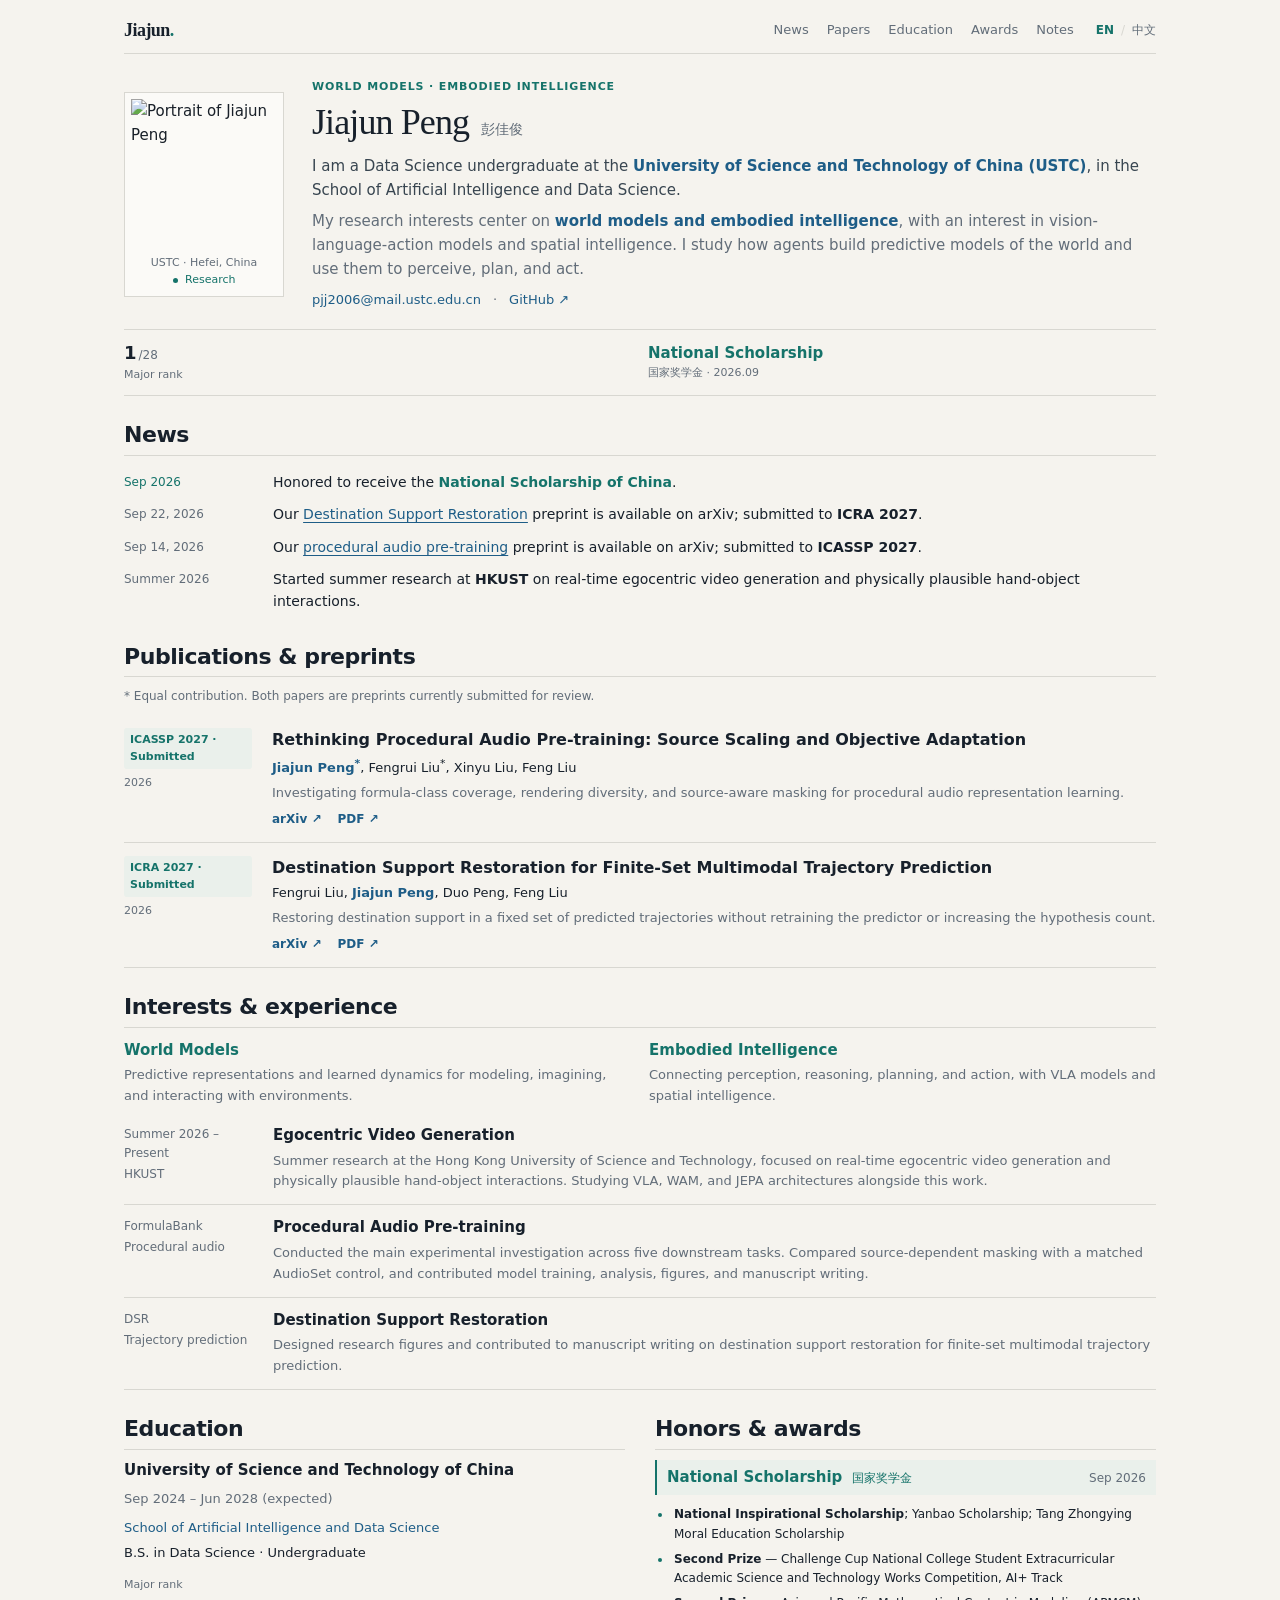
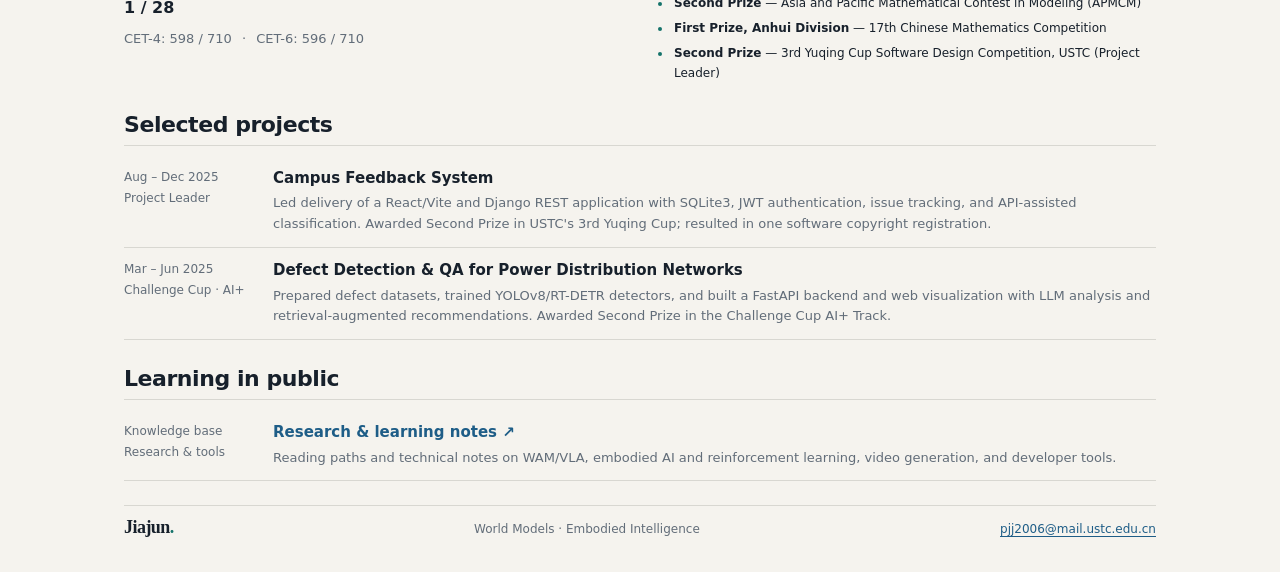
==== index.html @ 98ea247a "Date National Scholarship and display academic rank only" ====
<!doctype html>
<html lang="en">
<head>
  <meta charset="utf-8">
  <meta name="viewport" content="width=device-width, initial-scale=1">
  <meta name="description" content="Jiajun Peng, Data Science undergraduate at USTC. World models, embodied intelligence, publications, education and notes.">
  <title>Jiajun Peng — Research Homepage</title>
  <link rel="stylesheet" href="homepage.css">
  <link rel="alternate" hreflang="en" href="https://kevinjustin-love.github.io/">
  <link rel="alternate" hreflang="zh-CN" href="https://kevinjustin-love.github.io/index-zh.html">
</head>
<body id="top">
<a class="skip-link" href="#about">Skip to content</a>
<main>
  <header class="site-header">
    <a class="wordmark" href="#top" aria-label="Jiajun Peng home">Jiajun<span>.</span></a>
    <nav aria-label="Primary navigation"><a href="#news">News</a><a href="#publications">Papers</a><a href="#education">Education</a><a href="#awards">Awards</a><a href="notes.html">Notes</a></nav>
    <div class="language-switch" aria-label="Language"><a href="index.html" lang="en" aria-current="page">EN</a><span aria-hidden="true">/</span><a href="index-zh.html" lang="zh-CN" hreflang="zh-CN">中文</a></div>
  </header>
  <section class="hero" id="about" aria-labelledby="name">
    <div class="hero-copy"><p class="eyebrow">World Models · Embodied Intelligence</p><h1 id="name">Jiajun Peng</h1><p class="native-name" lang="zh-CN">彭佳俊</p>
      <p class="hero-bio">I am a Data Science undergraduate at the <a href="https://www.ustc.edu.cn/">University of Science and Technology of China (USTC)</a>, in the School of Artificial Intelligence and Data Science.</p>
      <p class="hero-intro">My research interests center on <strong>world models and embodied intelligence</strong>, with an interest in vision-language-action models and spatial intelligence. I study how agents build predictive models of the world and use them to perceive, plan, and act.</p>
      <div class="contact-links"><a href="mailto:pjj2006@mail.ustc.edu.cn">pjj2006@mail.ustc.edu.cn</a><span aria-hidden="true">·</span><a href="https://github.com/KevinJustin-love">GitHub ↗</a></div>
    </div>
    <figure class="portrait-card"><div class="portrait-backdrop" aria-hidden="true"></div><img src="https://avatars.githubusercontent.com/u/189534938?v=4" alt="Portrait of Jiajun Peng" referrerpolicy="no-referrer" width="286" height="238"><figcaption><span>USTC · Hefei, China</span><span class="status"><i aria-hidden="true"></i> Research</span></figcaption></figure>
  </section>
  <div class="highlights" aria-label="Academic highlights"><div><span class="highlight-value">1<span>/28</span></span><span class="highlight-label">Major rank</span></div><div><span class="highlight-value award-value">National Scholarship</span><span class="highlight-label" lang="zh-CN">国家奖学金 · 2026.09</span></div></div>

  <section id="news" aria-labelledby="news-title"><div class="section-heading"><h2 id="news-title">News</h2></div>
    <ul class="news-list">
      <li class="news-honor"><time class="news-date" datetime="2026-09">Sep 2026</time><p>Honored to receive the <strong>National Scholarship of China</strong>.</p></li>
      <li><time class="news-date" datetime="2026-09-22">Sep 22, 2026</time><p>Our <a href="https://arxiv.org/abs/2609.25942">Destination Support Restoration</a> preprint is available on arXiv; submitted to <strong>ICRA 2027</strong>.</p></li>
      <li><time class="news-date" datetime="2026-09-14">Sep 14, 2026</time><p>Our <a href="https://arxiv.org/abs/2609.15067">procedural audio pre-training</a> preprint is available on arXiv; submitted to <strong>ICASSP 2027</strong>.</p></li>
      <li><span class="news-date">Summer 2026</span><p>Started summer research at <strong>HKUST</strong> on real-time egocentric video generation and physically plausible hand-object interactions.</p></li>
    </ul>
  </section>
  <section id="publications" aria-labelledby="papers-title"><div class="section-heading"><h2 id="papers-title">Publications &amp; preprints</h2></div><p class="section-note">* Equal contribution. Both papers are preprints currently submitted for review.</p>
    <div class="paper-list">
      <article class="paper-card"><div class="paper-meta"><span class="tag">ICASSP 2027 · Submitted</span><span>2026</span></div><div class="paper-body"><h3><a href="https://arxiv.org/abs/2609.15067">Rethinking Procedural Audio Pre-training: Source Scaling and Objective Adaptation</a></h3><p class="authors"><strong>Jiajun Peng<sup>*</sup></strong>, Fengrui Liu<sup>*</sup>, Xinyu Liu, Feng Liu</p><p class="paper-summary">Investigating formula-class coverage, rendering diversity, and source-aware masking for procedural audio representation learning.</p><div class="paper-links"><a href="https://arxiv.org/abs/2609.15067">arXiv ↗</a><a href="https://arxiv.org/pdf/2609.15067">PDF ↗</a></div></div></article>
      <article class="paper-card"><div class="paper-meta"><span class="tag">ICRA 2027 · Submitted</span><span>2026</span></div><div class="paper-body"><h3><a href="https://arxiv.org/abs/2609.25942">Destination Support Restoration for Finite-Set Multimodal Trajectory Prediction</a></h3><p class="authors">Fengrui Liu, <strong>Jiajun Peng</strong>, Duo Peng, Feng Liu</p><p class="paper-summary">Restoring destination support in a fixed set of predicted trajectories without retraining the predictor or increasing the hypothesis count.</p><div class="paper-links"><a href="https://arxiv.org/abs/2609.25942">arXiv ↗</a><a href="https://arxiv.org/pdf/2609.25942">PDF ↗</a></div></div></article>
    </div>
  </section>
  <section id="research" aria-labelledby="research-title"><div class="section-heading"><h2 id="research-title">Interests &amp; experience</h2></div>
    <div class="interest-grid"><article class="interest-card"><span class="interest-index">01</span><h3>World Models</h3><p>Predictive representations and learned dynamics for modeling, imagining, and interacting with environments.</p></article><article class="interest-card"><span class="interest-index">02</span><h3>Embodied Intelligence</h3><p>Connecting perception, reasoning, planning, and action, with VLA models and spatial intelligence.</p></article></div>
    <div class="experience-list">
      <article class="detail-row"><div class="work-meta"><span>Summer 2026 – Present</span><span>HKUST</span></div><div><h3>Egocentric Video Generation</h3><p>Summer research at the Hong Kong University of Science and Technology, focused on real-time egocentric video generation and physically plausible hand-object interactions. Studying VLA, WAM, and JEPA architectures alongside this work.</p></div></article>
      <article class="detail-row"><div class="work-meta"><span>FormulaBank</span><span>Procedural audio</span></div><div><h3>Procedural Audio Pre-training</h3><p>Conducted the main experimental investigation across five downstream tasks. Compared source-dependent masking with a matched AudioSet control, and contributed model training, analysis, figures, and manuscript writing.</p></div></article>
      <article class="detail-row"><div class="work-meta"><span>DSR</span><span>Trajectory prediction</span></div><div><h3>Destination Support Restoration</h3><p>Designed research figures and contributed to manuscript writing on destination support restoration for finite-set multimodal trajectory prediction.</p></div></article>
    </div>
  </section>
  <div class="credentials-grid">
  <section id="education" aria-labelledby="education-title"><div class="section-heading"><h2 id="education-title">Education</h2></div>
    <article class="education-card"><div class="entry-heading"><h3>University of Science and Technology of China</h3><p>Sep 2024 – Jun 2028 (expected)</p></div><p class="education-school">School of Artificial Intelligence and Data Science</p><p>B.S. in Data Science · Undergraduate</p><dl class="education-metrics"><div><dt>Major rank</dt><dd>1 / 28</dd></div></dl><p class="language-scores">CET-4: 598 / 710 <span aria-hidden="true">·</span> CET-6: 596 / 710</p></article>
  </section>
  <section id="awards" aria-labelledby="awards-title"><div class="section-heading"><h2 id="awards-title">Honors &amp; awards</h2></div>
    <div class="award-feature"><span class="eyebrow">Scholarship</span><h3>National Scholarship</h3><p lang="zh-CN">国家奖学金</p><time datetime="2026-09">Sep 2026</time></div>
    <ul class="award-list"><li><strong>National Inspirational Scholarship</strong>; Yanbao Scholarship; Tang Zhongying Moral Education Scholarship</li><li><strong>Second Prize</strong> — Challenge Cup National College Student Extracurricular Academic Science and Technology Works Competition, AI+ Track</li><li><strong>Second Prize</strong> — Asia and Pacific Mathematical Contest in Modeling (APMCM)</li><li><strong>First Prize, Anhui Division</strong> — 17th Chinese Mathematics Competition</li><li><strong>Second Prize</strong> — 3rd Yuqing Cup Software Design Competition, USTC (Project Leader)</li></ul>
  </section>
  </div>
  <section id="projects" aria-labelledby="projects-title"><div class="section-heading"><h2 id="projects-title">Selected projects</h2></div>
    <article class="detail-row"><div class="work-meta"><span>Aug – Dec 2025</span><span>Project Leader</span></div><div><h3>Campus Feedback System</h3><p>Led delivery of a React/Vite and Django REST application with SQLite3, JWT authentication, issue tracking, and API-assisted classification. Awarded Second Prize in USTC's 3rd Yuqing Cup; resulted in one software copyright registration.</p></div></article>
    <article class="detail-row"><div class="work-meta"><span>Mar – Jun 2025</span><span>Challenge Cup · AI+</span></div><div><h3>Defect Detection &amp; QA for Power Distribution Networks</h3><p>Prepared defect datasets, trained YOLOv8/RT-DETR detectors, and built a FastAPI backend and web visualization with LLM analysis and retrieval-augmented recommendations. Awarded Second Prize in the Challenge Cup AI+ Track.</p></div></article>
  </section>
  <section id="notes" aria-labelledby="notes-title"><div class="section-heading"><h2 id="notes-title">Learning in public</h2></div><a class="detail-row notes-link" href="notes.html"><div class="work-meta"><span>Knowledge base</span><span>Research &amp; tools</span></div><div><h3>Research &amp; learning notes ↗</h3><p>Reading paths and technical notes on WAM/VLA, embodied AI and reinforcement learning, video generation, and developer tools.</p></div></a></section>
  <footer><a class="footer-wordmark" href="#top">Jiajun<span>.</span></a><p>World Models · Embodied Intelligence</p><a href="mailto:pjj2006@mail.ustc.edu.cn">pjj2006@mail.ustc.edu.cn</a></footer>
</main>
</body>
</html>
---- homepage.css ----
:root { --paper:#f5f3ee; --ink:#17202b; --muted:#626d79; --blue:#1e5d87; --teal:#15736a; --line:#d8d7d1; --card:#fbfaf7; }
* { box-sizing:border-box; }
html { scroll-behavior:smooth; }
body { margin:0; background:var(--paper); color:var(--ink); font:15px/1.6 Inter,ui-sans-serif,system-ui,-apple-system,"Segoe UI",sans-serif; }
main { max-width:1080px; margin:auto; padding:20px 24px 32px; }
a { color:var(--blue); text-underline-offset:3px; }
a:hover { color:var(--teal); }
a:focus-visible { outline:2px solid var(--teal); outline-offset:4px; }
.skip-link { position:absolute; top:-80px; left:20px; padding:8px 14px; background:var(--card); z-index:2; }
.skip-link:focus { top:10px; }
.site-header { display:flex; align-items:center; gap:22px; padding-bottom:12px; border-bottom:1px solid var(--line); }
.wordmark,.footer-wordmark { color:var(--ink); font:700 18px/1 Georgia,serif; text-decoration:none; letter-spacing:-.03em; }
.wordmark span,.footer-wordmark span { color:var(--teal); }
nav { display:flex; justify-content:flex-end; flex-wrap:wrap; gap:8px 18px; margin-left:auto; }
nav a { color:var(--muted); font-size:13px; text-decoration:none; }
.language-switch { display:flex; gap:7px; white-space:nowrap; font-size:12px; }
.language-switch a { text-decoration:none; color:var(--muted); }
.language-switch a[aria-current] { color:var(--teal); font-weight:700; }
.language-switch span { color:var(--line); }
.hero { display:grid; grid-template-columns:160px minmax(0,1fr); gap:28px; align-items:center; padding:24px 0 18px; }
.hero-copy { grid-area:1 / 2; }
.eyebrow { margin:0 0 5px; color:var(--teal); font-size:11px; font-weight:700; letter-spacing:.08em; text-transform:uppercase; }
h1 { display:inline; margin:0; font:400 36px/1.25 Georgia,"Times New Roman","Songti SC",SimSun,serif; letter-spacing:-.025em; }
.native-name { display:inline; margin:0 0 0 12px; color:var(--muted); font-size:14px; }
.hero-bio { margin:9px 0 0; color:#384550; }
.hero-bio a { text-decoration:none; font-weight:600; }
.hero-intro { margin:7px 0 0; color:var(--muted); }
.hero-intro strong { color:var(--blue); }
.contact-links { display:flex; flex-wrap:wrap; gap:4px 12px; margin-top:9px; font-size:13px; overflow-wrap:anywhere; }
.contact-links a { text-decoration:none; }
.contact-links span { color:var(--muted); }
.portrait-card { grid-area:1 / 1; margin:0; padding:6px; background:var(--card); border:1px solid var(--line); }
.portrait-backdrop { display:none; }
.portrait-card img { display:block; width:100%; height:148px; object-fit:cover; object-position:center top; filter:saturate(.8); }
figcaption { padding:7px 2px 1px; color:var(--muted); font-size:11px; text-align:center; }
figcaption>span { display:block; }
.status { color:var(--teal); }
.status i { display:inline-block; width:5px; height:5px; margin-right:4px; border-radius:50%; background:var(--teal); }
.highlights { display:grid; grid-template-columns:repeat(2,minmax(0,1fr)); border-block:1px solid var(--line); padding:11px 0; gap:16px; }
.highlights>div { display:flex; flex-direction:column; justify-content:center; gap:1px; }
.highlight-value { font-size:18px; font-weight:600; line-height:1.35; }
.highlight-value>span { color:var(--muted); font-size:12px; margin-left:2px; font-weight:400; }
.highlight-label { color:var(--muted); font-size:11px; }
.award-value { color:var(--teal); font-size:15px; }
section:not(.hero) { padding-top:24px; scroll-margin-top:16px; }
.section-heading { border-bottom:1px solid var(--line); margin-bottom:10px; padding-bottom:5px; }
h2 { margin:0; font-size:22px; line-height:1.35; font-weight:600; letter-spacing:-.02em; }
h3 { margin:0 0 4px; font-size:15px; line-height:1.45; font-weight:600; }
.section-note { margin:0 0 8px; color:var(--muted); font-size:12px; }
.news-list { margin:0; padding:0; list-style:none; }
.news-list li { display:grid; grid-template-columns:135px minmax(0,1fr); gap:14px; padding:5px 0; }
.news-date { color:var(--muted); font-size:12px; padding-top:2px; }
.news-list p { margin:0; font-size:14px; }
.news-honor strong,.news-honor .news-date { color:var(--teal); }
.paper-card { display:grid; grid-template-columns:128px minmax(0,1fr); gap:20px; padding:13px 0; border-bottom:1px solid var(--line); }
.paper-meta { display:flex; flex-direction:column; align-items:flex-start; gap:5px; color:var(--muted); font-size:11px; }
.tag { color:var(--teal); background:#eaf0eb; padding:3px 6px; border-radius:3px; font-weight:600; }
.paper-card h3 { font-size:16px; }
.paper-card h3 a { color:var(--ink); text-decoration:none; }
.paper-card h3 a:hover { color:var(--blue); }
.authors { margin:3px 0; font-size:13px; }
.authors strong { color:var(--blue); }
.paper-summary { margin:4px 0 6px; color:var(--muted); font-size:13px; }
.paper-links { display:flex; gap:16px; font-size:12px; font-weight:600; }
.paper-links a { text-decoration:none; }
.interest-grid { display:grid; grid-template-columns:repeat(2,minmax(0,1fr)); gap:18px; margin:12px 0 6px; }
.interest-card { padding:0; }
.interest-index { display:none; }
.interest-card h3 { color:var(--teal); }
.interest-card p { margin:0; color:var(--muted); font-size:13px; }
.detail-row { display:grid; grid-template-columns:135px minmax(0,1fr); gap:14px; padding:12px 0; border-bottom:1px solid var(--line); }
.work-meta { display:flex; flex-direction:column; gap:2px; color:var(--muted); font-size:12px; }
.detail-row p { margin:0; color:var(--muted); font-size:13px; }
.credentials-grid { display:grid; grid-template-columns:minmax(0,1fr) minmax(0,1fr); gap:30px; }
.education-card { padding:0; }
.entry-heading { display:flex; flex-direction:column; gap:0; }
.entry-heading>p { color:var(--muted); font-size:12px; }
.education-card p { margin:4px 0; font-size:13px; }
.education-school { color:var(--blue); }
.education-metrics { margin:12px 0 8px; }
.education-metrics dt { color:var(--muted); font-size:11px; }
.education-metrics dd { margin:2px 0 0; font-size:16px; font-weight:600; white-space:nowrap; }
.education-card .section-note { font-size:11px; }
.language-scores { color:var(--muted); }
.language-scores span { margin:0 6px; }
.award-feature { display:flex; align-items:baseline; flex-wrap:wrap; gap:4px 10px; padding:7px 10px; border-left:2px solid var(--teal); background:#eaf0eb; }
.award-feature .eyebrow { display:none; }
.award-feature h3 { margin:0; color:var(--teal); font-size:15px; }
.award-feature p { margin:0; color:var(--teal); font-size:12px; }
.award-feature time { margin-left:auto; color:var(--muted); font-size:12px; }
.award-list { margin:7px 0 0; padding-left:17px; font-size:12px; line-height:1.6; }
.award-list li { padding:3px 0 3px 2px; }
.award-list li::marker { color:var(--teal); }
.notes-link { text-decoration:none; }
.notes-link:hover h3 { color:var(--teal); }
footer { display:flex; flex-wrap:wrap; justify-content:space-between; align-items:baseline; gap:8px 16px; margin-top:24px; padding-top:12px; border-top:1px solid var(--line); color:var(--muted); font-size:12px; }
footer p { margin:0; }
footer a { overflow-wrap:anywhere; }
html[lang="zh-CN"] h1 { font-size:34px; letter-spacing:0; }
html[lang="zh-CN"] h2,html[lang="zh-CN"] h3 { letter-spacing:0; }
@media (max-width:800px) { .site-header { flex-wrap:wrap; gap:10px 18px; } nav { order:3; width:100%; justify-content:flex-start; margin:0; } .language-switch { margin-left:auto; } .credentials-grid { grid-template-columns:1fr; gap:0; } .hero { grid-template-columns:130px minmax(0,1fr); gap:22px; } .portrait-card img { height:118px; } }
@media (max-width:600px) { main { padding:16px 18px 28px; } nav { gap:8px 16px; } .hero { position:relative; display:block; padding:22px 0 16px; } .hero-copy>.eyebrow { max-width:calc(100% - 88px); font-size:10px; } h1,html[lang="zh-CN"] h1 { display:block; margin-right:88px; font-size:29px; } .native-name { display:block; margin:3px 0 12px; font-size:12px; } .portrait-card { position:absolute; right:0; top:26px; width:76px; padding:4px; } .portrait-card img { height:66px; } figcaption { display:none; } .highlights { grid-template-columns:repeat(2,minmax(0,1fr)); gap:10px 16px; padding:10px 0; } .highlight-value { font-size:17px; } .award-value { font-size:14px; } .highlight-label { font-size:11px; } h2 { font-size:21px; } .news-list li { grid-template-columns:1fr; gap:1px; padding:6px 0; } .news-date { font-size:12px; } .news-list p { font-size:14px; } .paper-card { grid-template-columns:1fr; gap:5px; } .paper-meta { flex-direction:row; align-items:center; gap:10px; } .detail-row { grid-template-columns:1fr; gap:4px; } .work-meta { flex-direction:row; flex-wrap:wrap; gap:4px 12px; } .interest-grid { grid-template-columns:1fr; gap:10px; } .authors,.paper-summary,.detail-row p,.interest-card p,.education-card p { font-size:14px; } .education-metrics { gap:8px; } .education-metrics dd { font-size:15px; } .award-list { font-size:13px; } footer .footer-wordmark { display:none; } }
@media (prefers-reduced-motion:reduce) { html { scroll-behavior:auto; } }
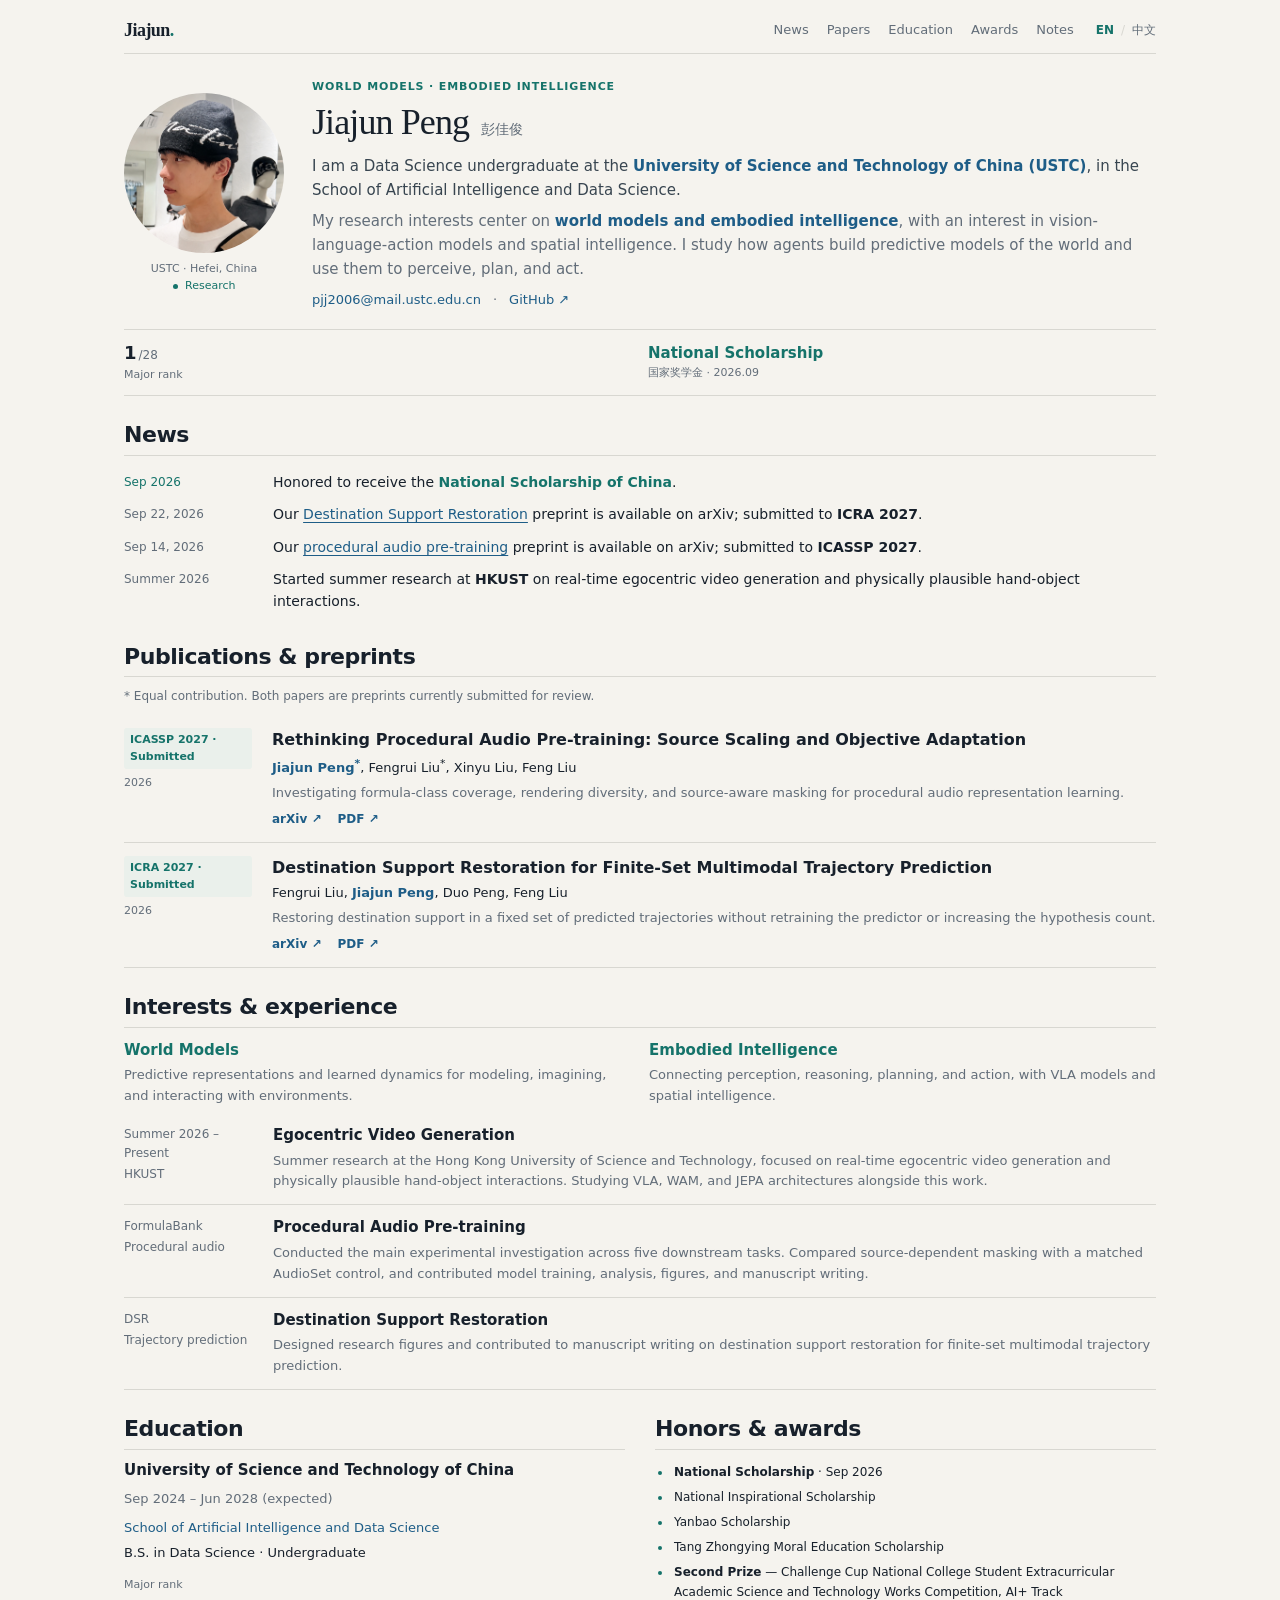
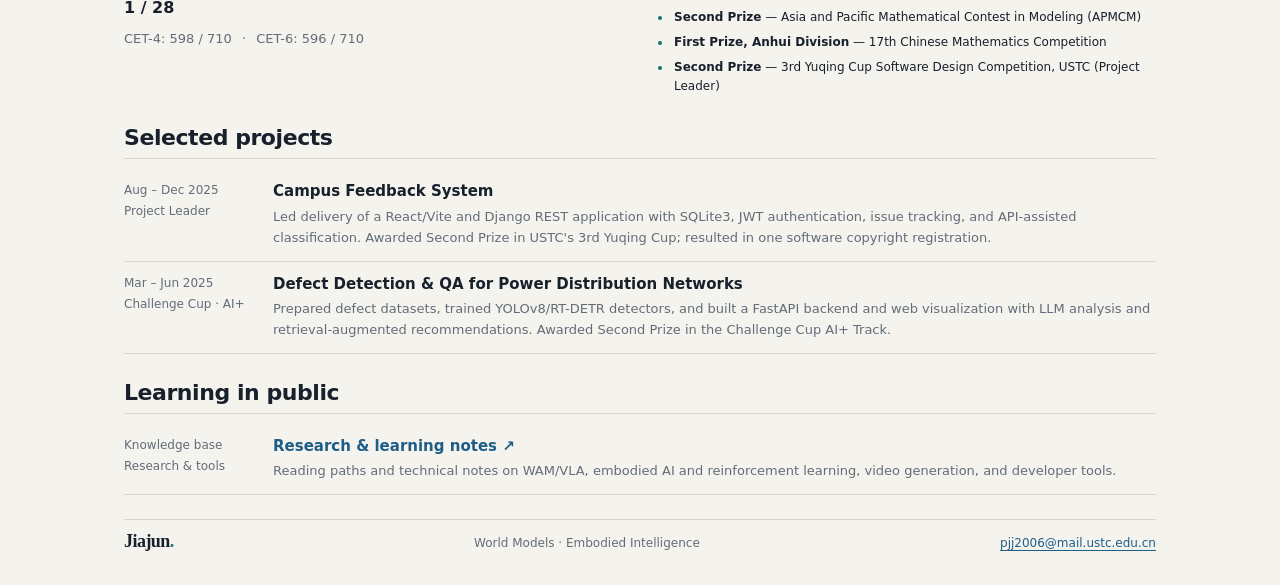
==== commit 8ebbe379: "Use circular personal portrait and separate scholarship entries" ====
--- a/index.html
+++ b/index.html
@@ -23,7 +23,7 @@
       <p class="hero-intro">My research interests center on <strong>world models and embodied intelligence</strong>, with an interest in vision-language-action models and spatial intelligence. I study how agents build predictive models of the world and use them to perceive, plan, and act.</p>
       <div class="contact-links"><a href="mailto:pjj2006@mail.ustc.edu.cn">pjj2006@mail.ustc.edu.cn</a><span aria-hidden="true">·</span><a href="https://github.com/KevinJustin-love">GitHub ↗</a></div>
     </div>
-    <figure class="portrait-card"><div class="portrait-backdrop" aria-hidden="true"></div><img src="https://avatars.githubusercontent.com/u/189534938?v=4" alt="Portrait of Jiajun Peng" referrerpolicy="no-referrer" width="286" height="238"><figcaption><span>USTC · Hefei, China</span><span class="status"><i aria-hidden="true"></i> Research</span></figcaption></figure>
+    <figure class="portrait-card"><div class="portrait-crop"><img src="assets/profile.png" alt="Portrait of Jiajun Peng" width="1086" height="1448"></div><figcaption><span>USTC · Hefei, China</span><span class="status"><i aria-hidden="true"></i> Research</span></figcaption></figure>
   </section>
   <div class="highlights" aria-label="Academic highlights"><div><span class="highlight-value">1<span>/28</span></span><span class="highlight-label">Major rank</span></div><div><span class="highlight-value award-value">National Scholarship</span><span class="highlight-label" lang="zh-CN">国家奖学金 · 2026.09</span></div></div>
 
@@ -54,8 +54,7 @@
     <article class="education-card"><div class="entry-heading"><h3>University of Science and Technology of China</h3><p>Sep 2024 – Jun 2028 (expected)</p></div><p class="education-school">School of Artificial Intelligence and Data Science</p><p>B.S. in Data Science · Undergraduate</p><dl class="education-metrics"><div><dt>Major rank</dt><dd>1 / 28</dd></div></dl><p class="language-scores">CET-4: 598 / 710 <span aria-hidden="true">·</span> CET-6: 596 / 710</p></article>
   </section>
   <section id="awards" aria-labelledby="awards-title"><div class="section-heading"><h2 id="awards-title">Honors &amp; awards</h2></div>
-    <div class="award-feature"><span class="eyebrow">Scholarship</span><h3>National Scholarship</h3><p lang="zh-CN">国家奖学金</p><time datetime="2026-09">Sep 2026</time></div>
-    <ul class="award-list"><li><strong>National Inspirational Scholarship</strong>; Yanbao Scholarship; Tang Zhongying Moral Education Scholarship</li><li><strong>Second Prize</strong> — Challenge Cup National College Student Extracurricular Academic Science and Technology Works Competition, AI+ Track</li><li><strong>Second Prize</strong> — Asia and Pacific Mathematical Contest in Modeling (APMCM)</li><li><strong>First Prize, Anhui Division</strong> — 17th Chinese Mathematics Competition</li><li><strong>Second Prize</strong> — 3rd Yuqing Cup Software Design Competition, USTC (Project Leader)</li></ul>
+    <ul class="award-list"><li><strong>National Scholarship</strong> · <time datetime="2026-09">Sep 2026</time></li><li>National Inspirational Scholarship</li><li>Yanbao Scholarship</li><li>Tang Zhongying Moral Education Scholarship</li><li><strong>Second Prize</strong> — Challenge Cup National College Student Extracurricular Academic Science and Technology Works Competition, AI+ Track</li><li><strong>Second Prize</strong> — Asia and Pacific Mathematical Contest in Modeling (APMCM)</li><li><strong>First Prize, Anhui Division</strong> — 17th Chinese Mathematics Competition</li><li><strong>Second Prize</strong> — 3rd Yuqing Cup Software Design Competition, USTC (Project Leader)</li></ul>
   </section>
   </div>
   <section id="projects" aria-labelledby="projects-title"><div class="section-heading"><h2 id="projects-title">Selected projects</h2></div>
--- a/homepage.css
+++ b/homepage.css
@@ -29,9 +29,9 @@
 .contact-links { display:flex; flex-wrap:wrap; gap:4px 12px; margin-top:9px; font-size:13px; overflow-wrap:anywhere; }
 .contact-links a { text-decoration:none; }
 .contact-links span { color:var(--muted); }
-.portrait-card { grid-area:1 / 1; margin:0; padding:6px; background:var(--card); border:1px solid var(--line); }
-.portrait-backdrop { display:none; }
-.portrait-card img { display:block; width:100%; height:148px; object-fit:cover; object-position:center top; filter:saturate(.8); }
+.portrait-card { grid-area:1 / 1; margin:0; }
+.portrait-crop { width:100%; aspect-ratio:1; border-radius:50%; overflow:hidden; background:var(--card); }
+.portrait-card img { display:block; width:100%; height:100%; object-fit:cover; object-position:center 30%; transform:scale(1.6); transform-origin:80% 19%; }
 figcaption { padding:7px 2px 1px; color:var(--muted); font-size:11px; text-align:center; }
 figcaption>span { display:block; }
 .status { color:var(--teal); }
@@ -83,12 +83,7 @@
 .education-card .section-note { font-size:11px; }
 .language-scores { color:var(--muted); }
 .language-scores span { margin:0 6px; }
-.award-feature { display:flex; align-items:baseline; flex-wrap:wrap; gap:4px 10px; padding:7px 10px; border-left:2px solid var(--teal); background:#eaf0eb; }
-.award-feature .eyebrow { display:none; }
-.award-feature h3 { margin:0; color:var(--teal); font-size:15px; }
-.award-feature p { margin:0; color:var(--teal); font-size:12px; }
-.award-feature time { margin-left:auto; color:var(--muted); font-size:12px; }
-.award-list { margin:7px 0 0; padding-left:17px; font-size:12px; line-height:1.6; }
+.award-list { margin:0; padding-left:17px; font-size:12px; line-height:1.6; }
 .award-list li { padding:3px 0 3px 2px; }
 .award-list li::marker { color:var(--teal); }
 .notes-link { text-decoration:none; }
@@ -98,6 +93,6 @@
 footer a { overflow-wrap:anywhere; }
 html[lang="zh-CN"] h1 { font-size:34px; letter-spacing:0; }
 html[lang="zh-CN"] h2,html[lang="zh-CN"] h3 { letter-spacing:0; }
-@media (max-width:800px) { .site-header { flex-wrap:wrap; gap:10px 18px; } nav { order:3; width:100%; justify-content:flex-start; margin:0; } .language-switch { margin-left:auto; } .credentials-grid { grid-template-columns:1fr; gap:0; } .hero { grid-template-columns:130px minmax(0,1fr); gap:22px; } .portrait-card img { height:118px; } }
-@media (max-width:600px) { main { padding:16px 18px 28px; } nav { gap:8px 16px; } .hero { position:relative; display:block; padding:22px 0 16px; } .hero-copy>.eyebrow { max-width:calc(100% - 88px); font-size:10px; } h1,html[lang="zh-CN"] h1 { display:block; margin-right:88px; font-size:29px; } .native-name { display:block; margin:3px 0 12px; font-size:12px; } .portrait-card { position:absolute; right:0; top:26px; width:76px; padding:4px; } .portrait-card img { height:66px; } figcaption { display:none; } .highlights { grid-template-columns:repeat(2,minmax(0,1fr)); gap:10px 16px; padding:10px 0; } .highlight-value { font-size:17px; } .award-value { font-size:14px; } .highlight-label { font-size:11px; } h2 { font-size:21px; } .news-list li { grid-template-columns:1fr; gap:1px; padding:6px 0; } .news-date { font-size:12px; } .news-list p { font-size:14px; } .paper-card { grid-template-columns:1fr; gap:5px; } .paper-meta { flex-direction:row; align-items:center; gap:10px; } .detail-row { grid-template-columns:1fr; gap:4px; } .work-meta { flex-direction:row; flex-wrap:wrap; gap:4px 12px; } .interest-grid { grid-template-columns:1fr; gap:10px; } .authors,.paper-summary,.detail-row p,.interest-card p,.education-card p { font-size:14px; } .education-metrics { gap:8px; } .education-metrics dd { font-size:15px; } .award-list { font-size:13px; } footer .footer-wordmark { display:none; } }
+@media (max-width:800px) { .site-header { flex-wrap:wrap; gap:10px 18px; } nav { order:3; width:100%; justify-content:flex-start; margin:0; } .language-switch { margin-left:auto; } .credentials-grid { grid-template-columns:1fr; gap:0; } .hero { grid-template-columns:130px minmax(0,1fr); gap:22px; } }
+@media (max-width:600px) { main { padding:16px 18px 28px; } nav { gap:8px 16px; } .hero { position:relative; display:block; padding:22px 0 16px; } .hero-copy>.eyebrow { max-width:calc(100% - 88px); font-size:10px; } h1,html[lang="zh-CN"] h1 { display:block; margin-right:88px; font-size:29px; } .native-name { display:block; margin:3px 0 12px; font-size:12px; } .portrait-card { position:absolute; right:0; top:26px; width:76px; } figcaption { display:none; } .highlights { grid-template-columns:repeat(2,minmax(0,1fr)); gap:10px 16px; padding:10px 0; } .highlight-value { font-size:17px; } .award-value { font-size:14px; } .highlight-label { font-size:11px; } h2 { font-size:21px; } .news-list li { grid-template-columns:1fr; gap:1px; padding:6px 0; } .news-date { font-size:12px; } .news-list p { font-size:14px; } .paper-card { grid-template-columns:1fr; gap:5px; } .paper-meta { flex-direction:row; align-items:center; gap:10px; } .detail-row { grid-template-columns:1fr; gap:4px; } .work-meta { flex-direction:row; flex-wrap:wrap; gap:4px 12px; } .interest-grid { grid-template-columns:1fr; gap:10px; } .authors,.paper-summary,.detail-row p,.interest-card p,.education-card p { font-size:14px; } .education-metrics { gap:8px; } .education-metrics dd { font-size:15px; } .award-list { font-size:13px; } footer .footer-wordmark { display:none; } }
 @media (prefers-reduced-motion:reduce) { html { scroll-behavior:auto; } }
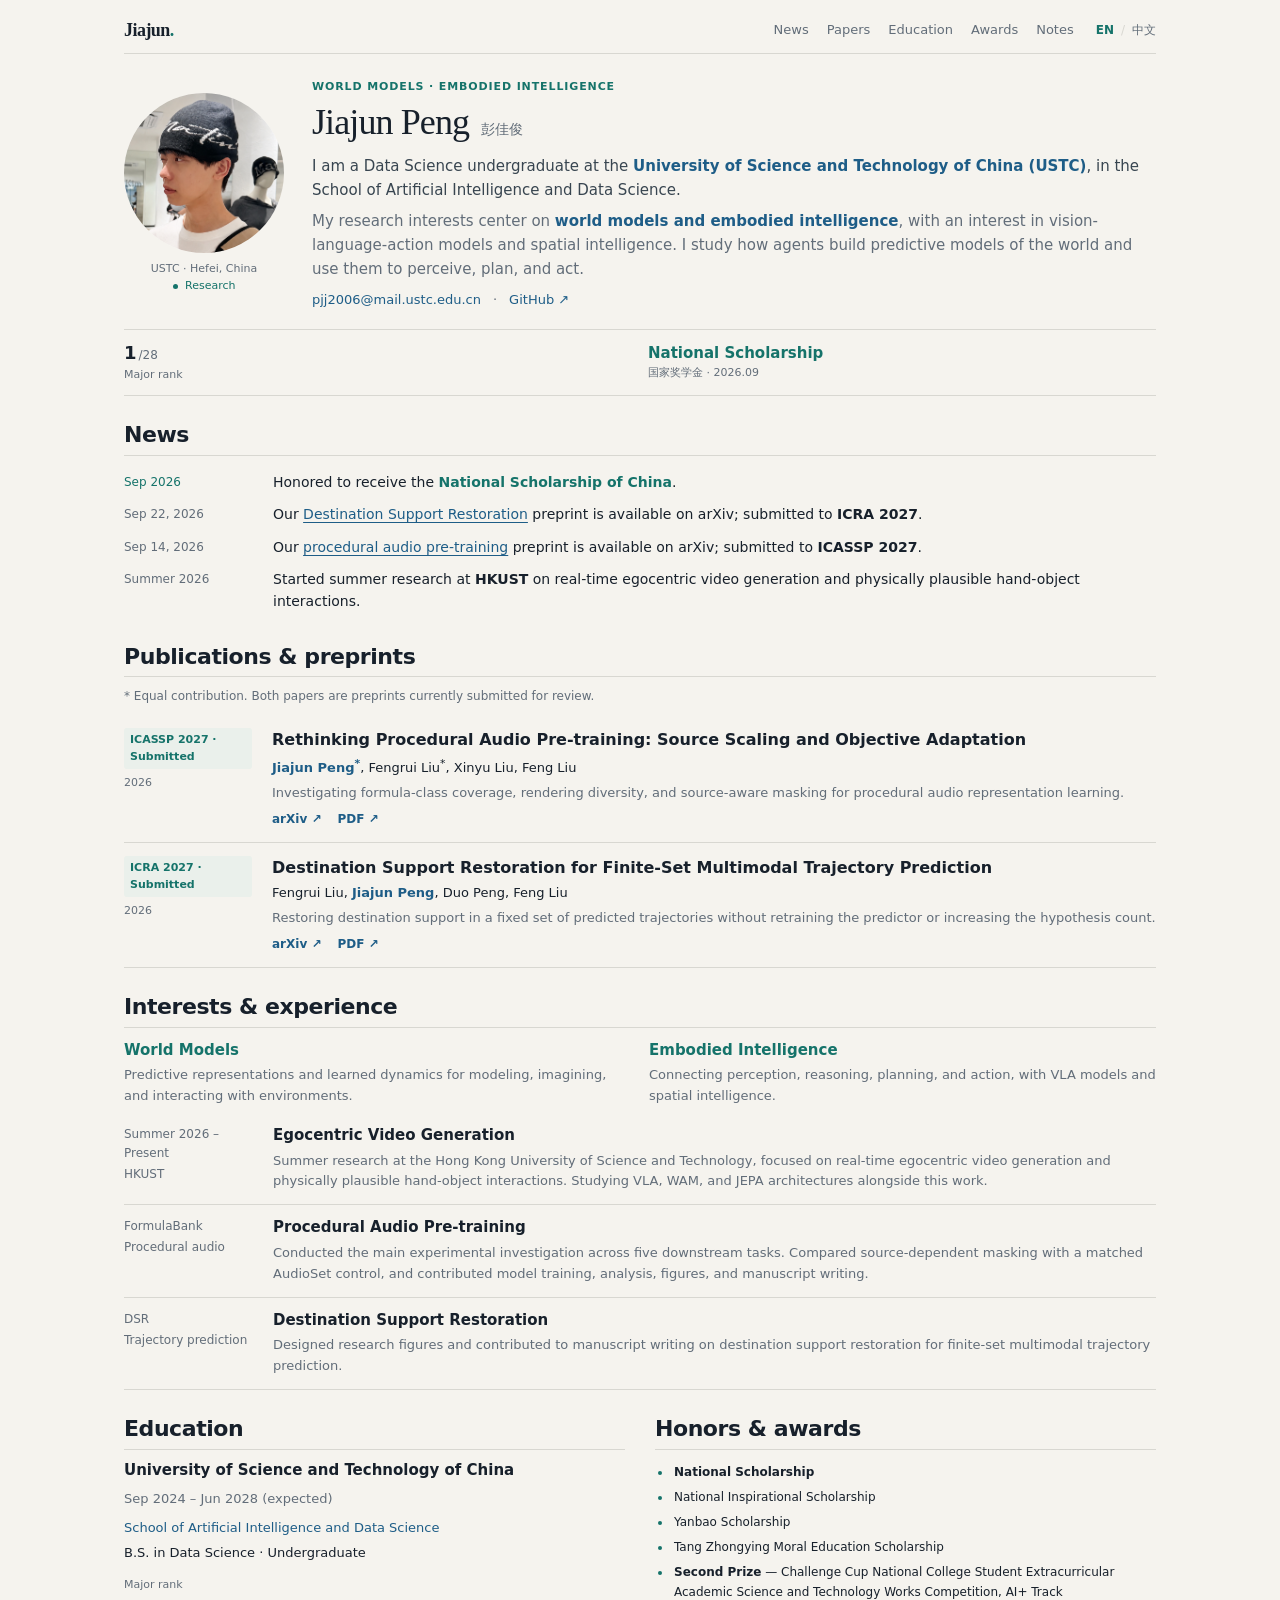
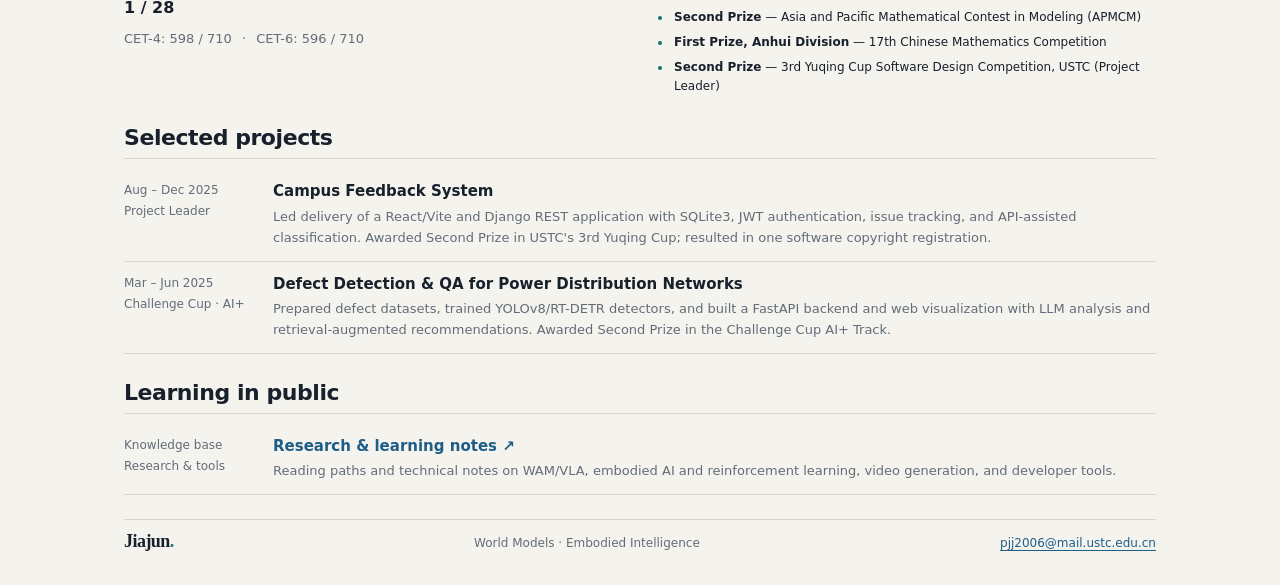
==== commit 9f0c6005: "Remove National Scholarship date from award lists" ====
--- a/index.html
+++ b/index.html
@@ -54,7 +54,7 @@
     <article class="education-card"><div class="entry-heading"><h3>University of Science and Technology of China</h3><p>Sep 2024 – Jun 2028 (expected)</p></div><p class="education-school">School of Artificial Intelligence and Data Science</p><p>B.S. in Data Science · Undergraduate</p><dl class="education-metrics"><div><dt>Major rank</dt><dd>1 / 28</dd></div></dl><p class="language-scores">CET-4: 598 / 710 <span aria-hidden="true">·</span> CET-6: 596 / 710</p></article>
   </section>
   <section id="awards" aria-labelledby="awards-title"><div class="section-heading"><h2 id="awards-title">Honors &amp; awards</h2></div>
-    <ul class="award-list"><li><strong>National Scholarship</strong> · <time datetime="2026-09">Sep 2026</time></li><li>National Inspirational Scholarship</li><li>Yanbao Scholarship</li><li>Tang Zhongying Moral Education Scholarship</li><li><strong>Second Prize</strong> — Challenge Cup National College Student Extracurricular Academic Science and Technology Works Competition, AI+ Track</li><li><strong>Second Prize</strong> — Asia and Pacific Mathematical Contest in Modeling (APMCM)</li><li><strong>First Prize, Anhui Division</strong> — 17th Chinese Mathematics Competition</li><li><strong>Second Prize</strong> — 3rd Yuqing Cup Software Design Competition, USTC (Project Leader)</li></ul>
+    <ul class="award-list"><li><strong>National Scholarship</strong></li><li>National Inspirational Scholarship</li><li>Yanbao Scholarship</li><li>Tang Zhongying Moral Education Scholarship</li><li><strong>Second Prize</strong> — Challenge Cup National College Student Extracurricular Academic Science and Technology Works Competition, AI+ Track</li><li><strong>Second Prize</strong> — Asia and Pacific Mathematical Contest in Modeling (APMCM)</li><li><strong>First Prize, Anhui Division</strong> — 17th Chinese Mathematics Competition</li><li><strong>Second Prize</strong> — 3rd Yuqing Cup Software Design Competition, USTC (Project Leader)</li></ul>
   </section>
   </div>
   <section id="projects" aria-labelledby="projects-title"><div class="section-heading"><h2 id="projects-title">Selected projects</h2></div>
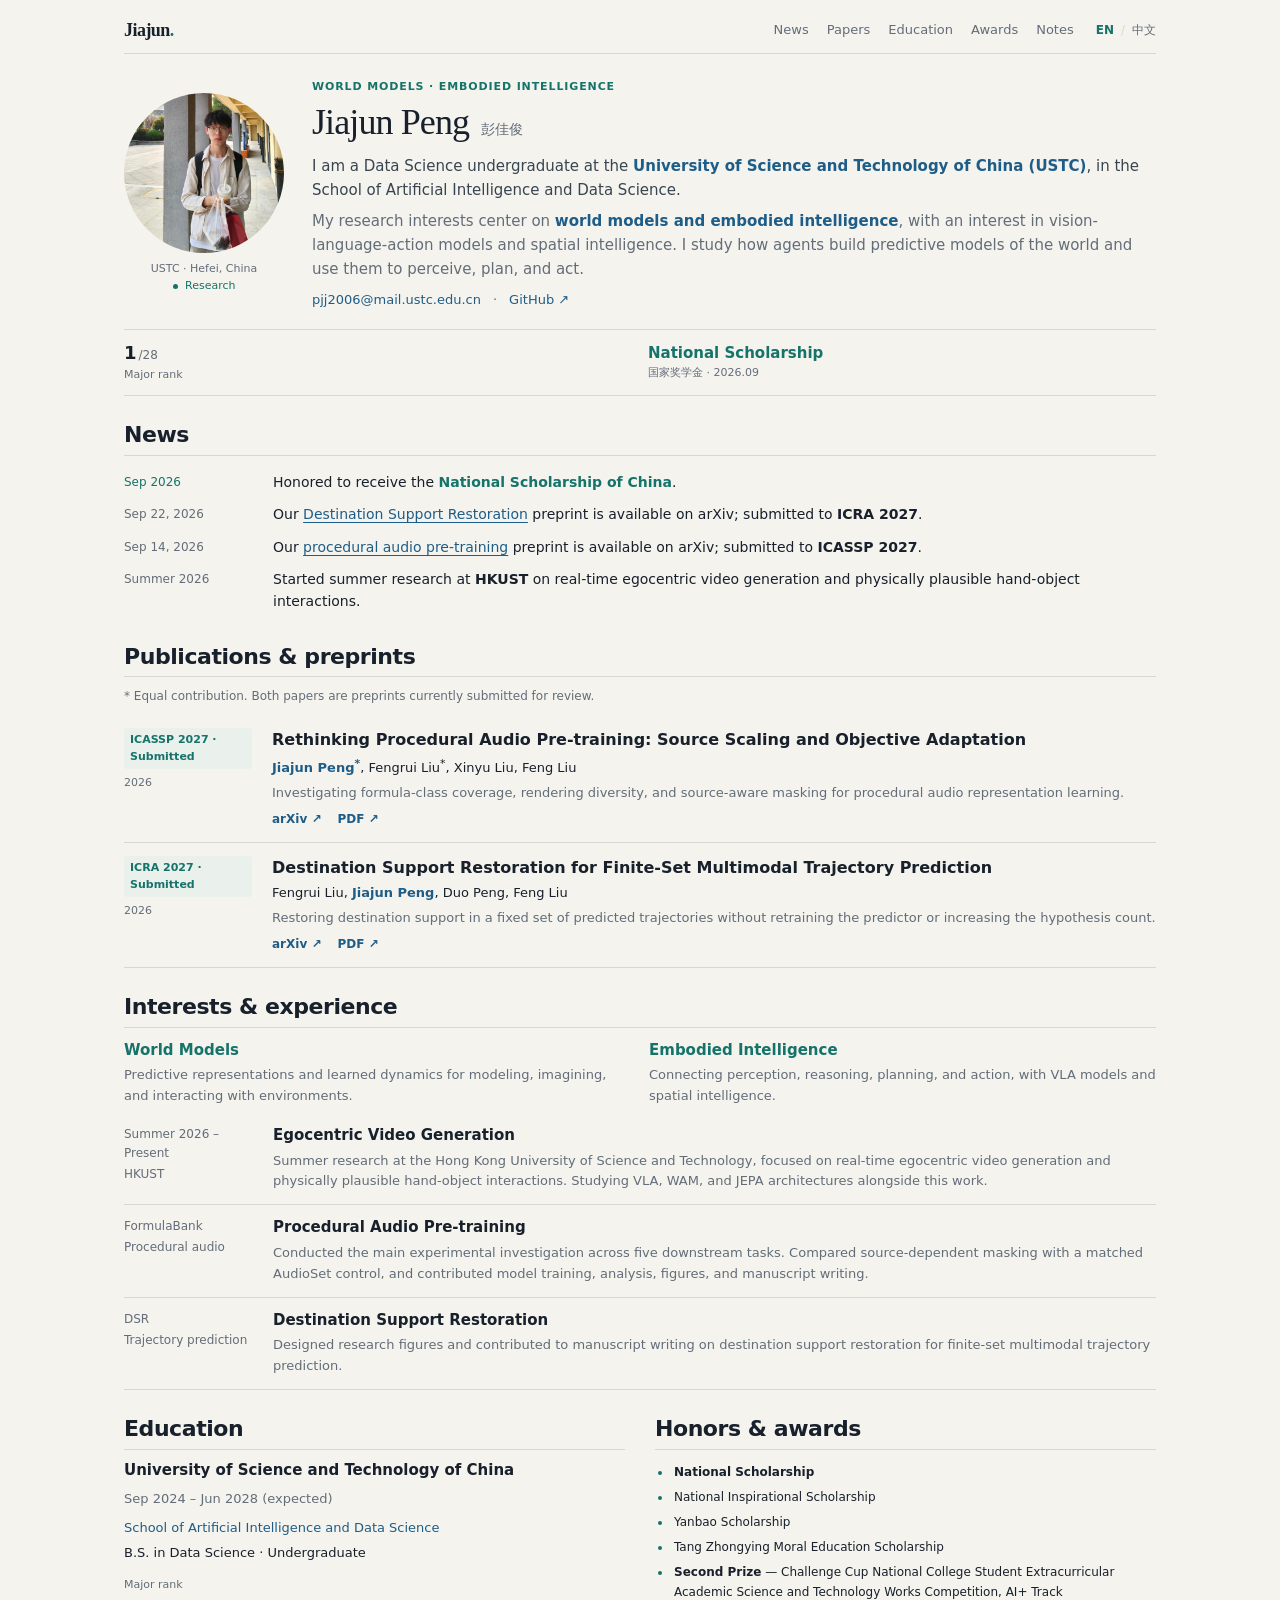
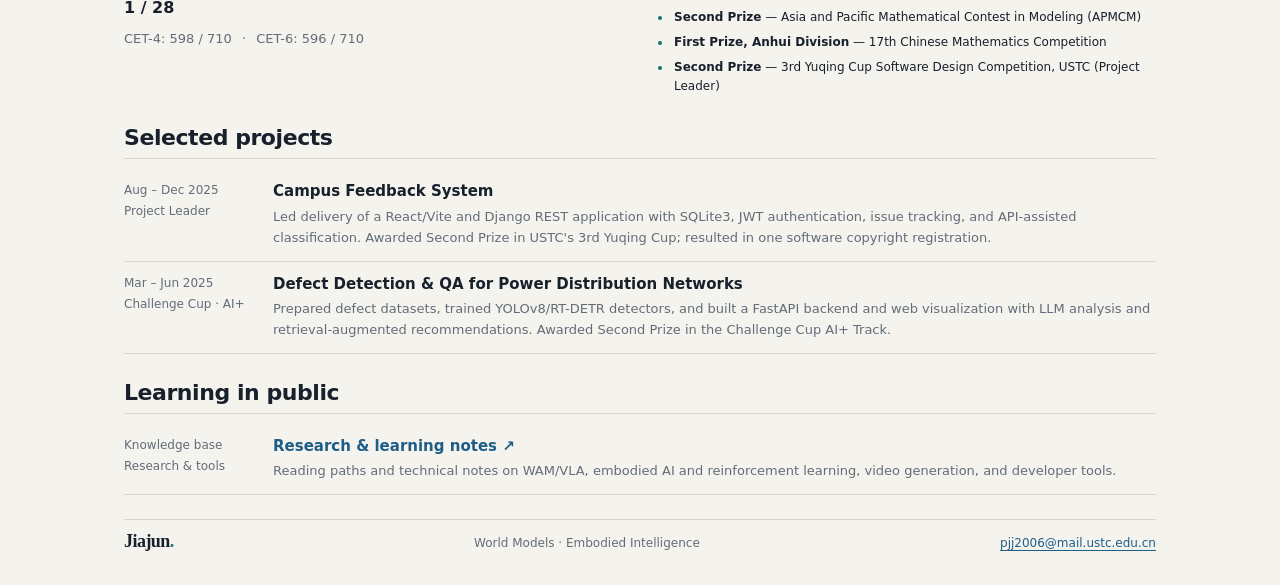
==== commit 033c8cf7: "Replace portrait with wider body composition" ====
--- a/index.html
+++ b/index.html
@@ -23,7 +23,7 @@
       <p class="hero-intro">My research interests center on <strong>world models and embodied intelligence</strong>, with an interest in vision-language-action models and spatial intelligence. I study how agents build predictive models of the world and use them to perceive, plan, and act.</p>
       <div class="contact-links"><a href="mailto:pjj2006@mail.ustc.edu.cn">pjj2006@mail.ustc.edu.cn</a><span aria-hidden="true">·</span><a href="https://github.com/KevinJustin-love">GitHub ↗</a></div>
     </div>
-    <figure class="portrait-card"><div class="portrait-crop"><img src="assets/profile.png" alt="Portrait of Jiajun Peng" width="1086" height="1448"></div><figcaption><span>USTC · Hefei, China</span><span class="status"><i aria-hidden="true"></i> Research</span></figcaption></figure>
+    <figure class="portrait-card"><div class="portrait-crop"><img src="assets/profile-body.jpg" alt="Portrait of Jiajun Peng" width="2248" height="2997"></div><figcaption><span>USTC · Hefei, China</span><span class="status"><i aria-hidden="true"></i> Research</span></figcaption></figure>
   </section>
   <div class="highlights" aria-label="Academic highlights"><div><span class="highlight-value">1<span>/28</span></span><span class="highlight-label">Major rank</span></div><div><span class="highlight-value award-value">National Scholarship</span><span class="highlight-label" lang="zh-CN">国家奖学金 · 2026.09</span></div></div>
 
--- a/homepage.css
+++ b/homepage.css
@@ -31,7 +31,7 @@
 .contact-links span { color:var(--muted); }
 .portrait-card { grid-area:1 / 1; margin:0; }
 .portrait-crop { width:100%; aspect-ratio:1; border-radius:50%; overflow:hidden; background:var(--card); }
-.portrait-card img { display:block; width:100%; height:100%; object-fit:cover; object-position:center 30%; transform:scale(1.6); transform-origin:80% 19%; }
+.portrait-card img { display:block; width:100%; height:100%; object-fit:cover; object-position:center 90%; }
 figcaption { padding:7px 2px 1px; color:var(--muted); font-size:11px; text-align:center; }
 figcaption>span { display:block; }
 .status { color:var(--teal); }
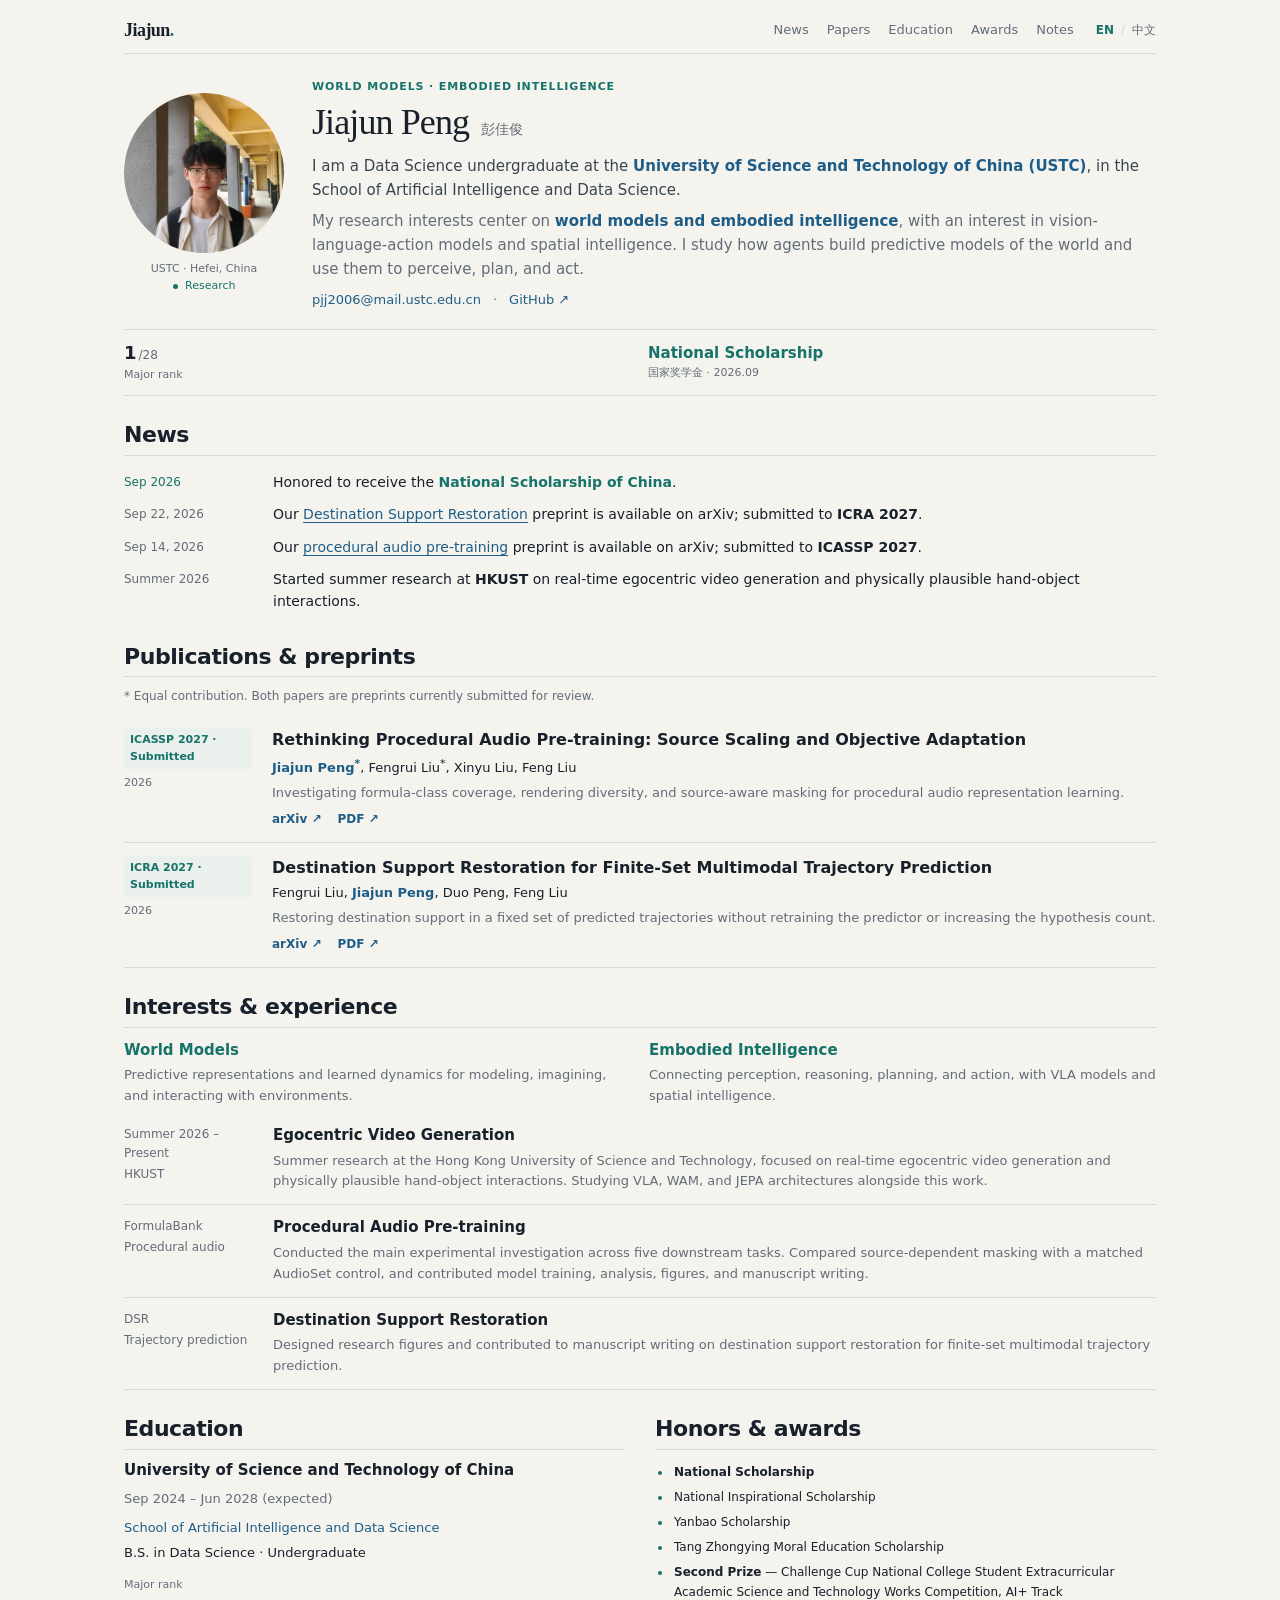
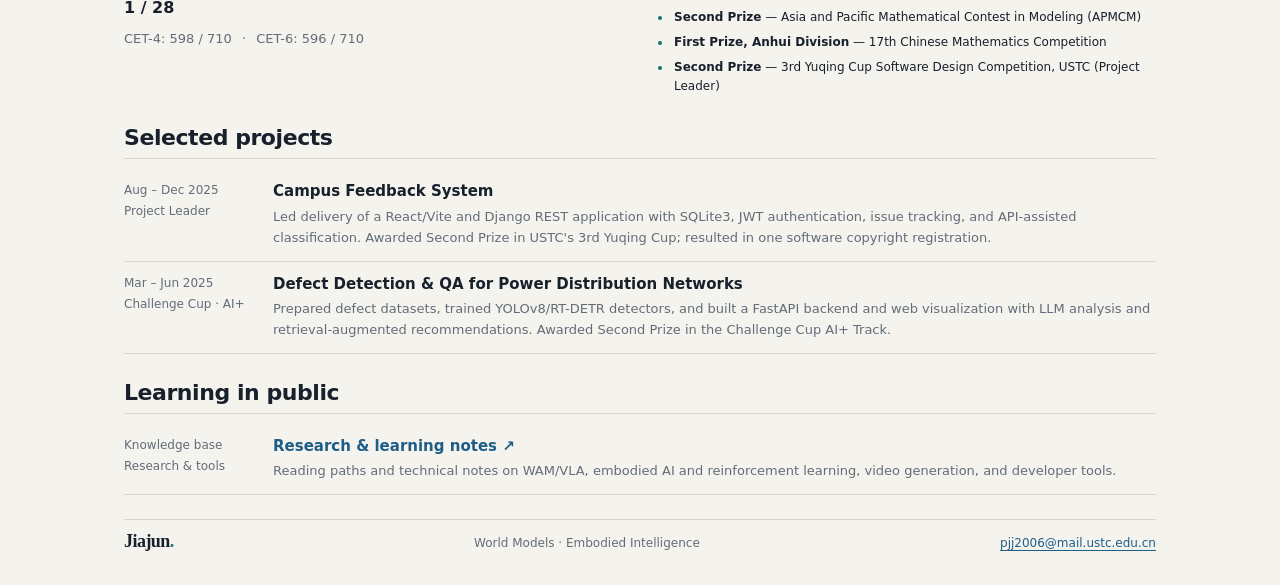
==== commit a4b14439: "Add cat favicon and bilingual academic tab titles" ====
--- a/index.html
+++ b/index.html
@@ -4,7 +4,9 @@
   <meta charset="utf-8">
   <meta name="viewport" content="width=device-width, initial-scale=1">
   <meta name="description" content="Jiajun Peng, Data Science undergraduate at USTC. World models, embodied intelligence, publications, education and notes.">
-  <title>Jiajun Peng — Research Homepage</title>
+  <title>Jiajun Peng (彭佳俊) | USTC</title>
+  <link rel="icon" type="image/x-icon" href="assets/favicon.ico">
+  <link rel="icon" type="image/png" sizes="32x32" href="assets/favicon.png">
   <link rel="stylesheet" href="homepage.css">
   <link rel="alternate" hreflang="en" href="https://kevinjustin-love.github.io/">
   <link rel="alternate" hreflang="zh-CN" href="https://kevinjustin-love.github.io/index-zh.html">
--- a/homepage.css
+++ b/homepage.css
@@ -31,7 +31,7 @@
 .contact-links span { color:var(--muted); }
 .portrait-card { grid-area:1 / 1; margin:0; }
 .portrait-crop { width:100%; aspect-ratio:1; border-radius:50%; overflow:hidden; background:var(--card); }
-.portrait-card img { display:block; width:100%; height:100%; object-fit:cover; object-position:center 90%; }
+.portrait-card img { display:block; width:100%; height:100%; object-fit:cover; object-position:center top; transform:scale(1.6); transform-origin:73% 58%; }
 figcaption { padding:7px 2px 1px; color:var(--muted); font-size:11px; text-align:center; }
 figcaption>span { display:block; }
 .status { color:var(--teal); }
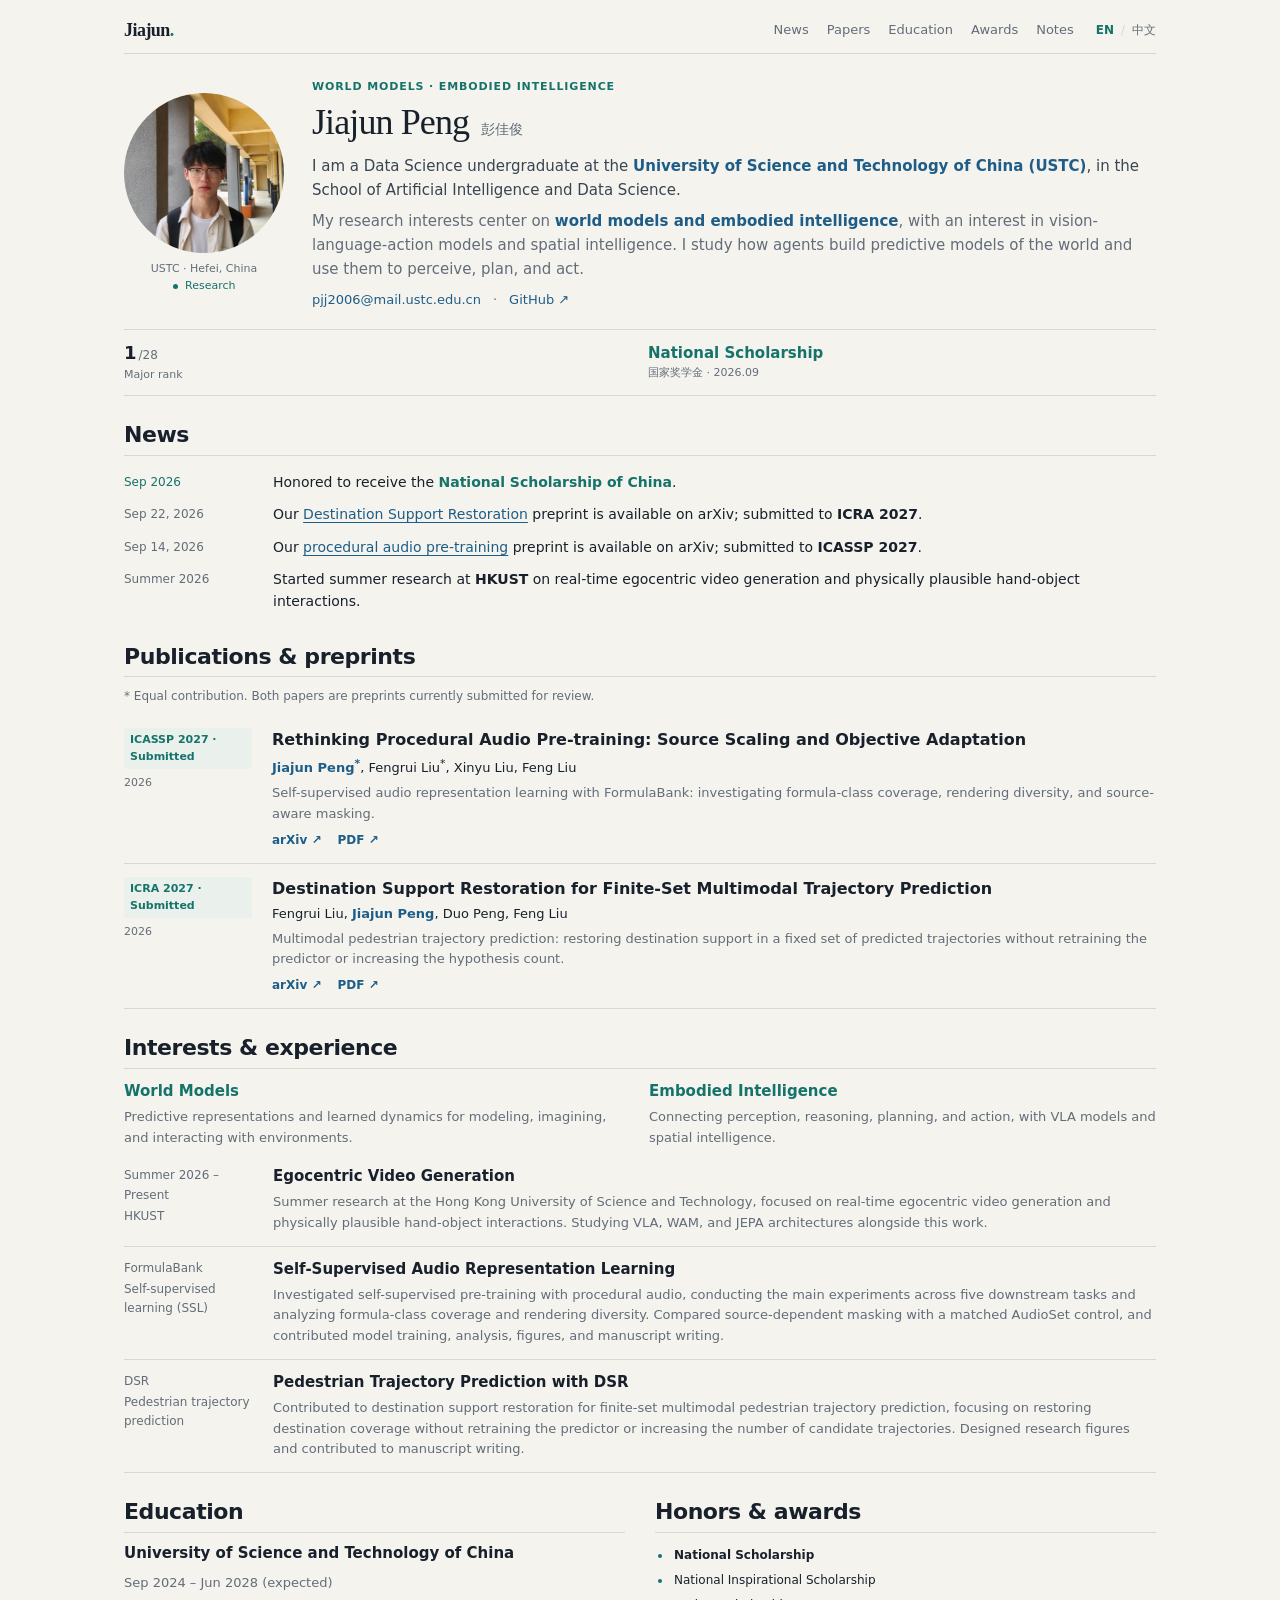
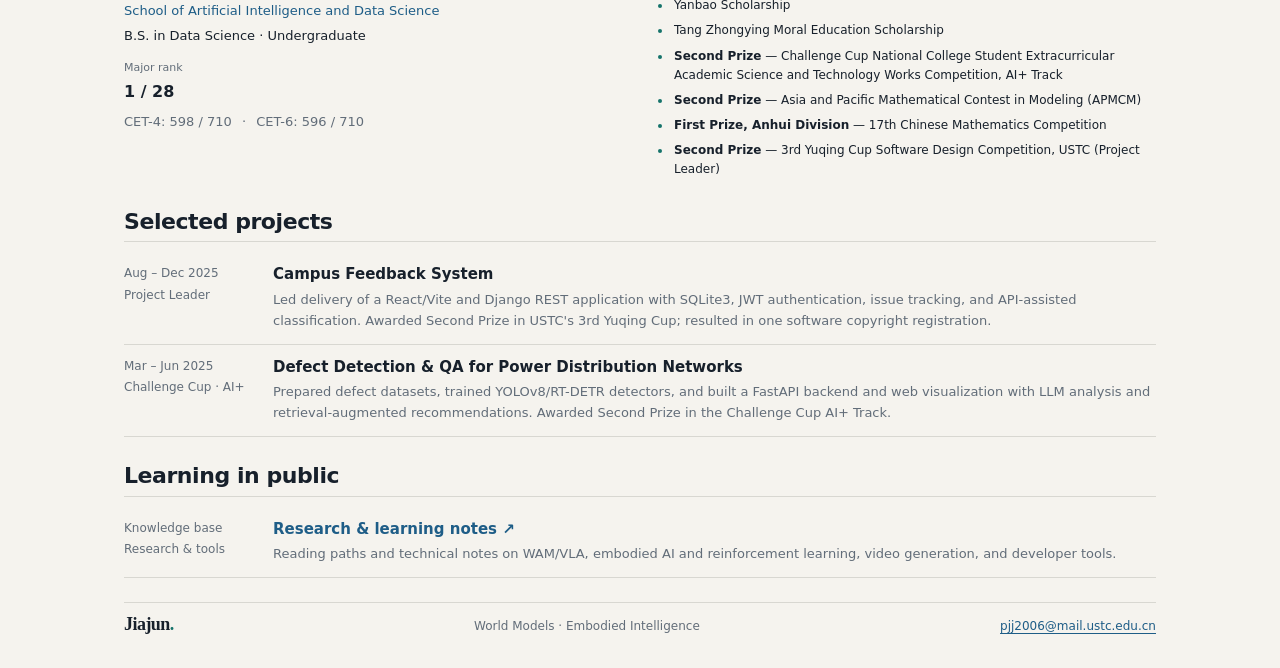
==== commit eb9f15ef: "Clarify SSL and pedestrian trajectory research experience" ====
--- a/index.html
+++ b/index.html
@@ -39,16 +39,16 @@
   </section>
   <section id="publications" aria-labelledby="papers-title"><div class="section-heading"><h2 id="papers-title">Publications &amp; preprints</h2></div><p class="section-note">* Equal contribution. Both papers are preprints currently submitted for review.</p>
     <div class="paper-list">
-      <article class="paper-card"><div class="paper-meta"><span class="tag">ICASSP 2027 · Submitted</span><span>2026</span></div><div class="paper-body"><h3><a href="https://arxiv.org/abs/2609.15067">Rethinking Procedural Audio Pre-training: Source Scaling and Objective Adaptation</a></h3><p class="authors"><strong>Jiajun Peng<sup>*</sup></strong>, Fengrui Liu<sup>*</sup>, Xinyu Liu, Feng Liu</p><p class="paper-summary">Investigating formula-class coverage, rendering diversity, and source-aware masking for procedural audio representation learning.</p><div class="paper-links"><a href="https://arxiv.org/abs/2609.15067">arXiv ↗</a><a href="https://arxiv.org/pdf/2609.15067">PDF ↗</a></div></div></article>
-      <article class="paper-card"><div class="paper-meta"><span class="tag">ICRA 2027 · Submitted</span><span>2026</span></div><div class="paper-body"><h3><a href="https://arxiv.org/abs/2609.25942">Destination Support Restoration for Finite-Set Multimodal Trajectory Prediction</a></h3><p class="authors">Fengrui Liu, <strong>Jiajun Peng</strong>, Duo Peng, Feng Liu</p><p class="paper-summary">Restoring destination support in a fixed set of predicted trajectories without retraining the predictor or increasing the hypothesis count.</p><div class="paper-links"><a href="https://arxiv.org/abs/2609.25942">arXiv ↗</a><a href="https://arxiv.org/pdf/2609.25942">PDF ↗</a></div></div></article>
+      <article class="paper-card"><div class="paper-meta"><span class="tag">ICASSP 2027 · Submitted</span><span>2026</span></div><div class="paper-body"><h3><a href="https://arxiv.org/abs/2609.15067">Rethinking Procedural Audio Pre-training: Source Scaling and Objective Adaptation</a></h3><p class="authors"><strong>Jiajun Peng<sup>*</sup></strong>, Fengrui Liu<sup>*</sup>, Xinyu Liu, Feng Liu</p><p class="paper-summary">Self-supervised audio representation learning with FormulaBank: investigating formula-class coverage, rendering diversity, and source-aware masking.</p><div class="paper-links"><a href="https://arxiv.org/abs/2609.15067">arXiv ↗</a><a href="https://arxiv.org/pdf/2609.15067">PDF ↗</a></div></div></article>
+      <article class="paper-card"><div class="paper-meta"><span class="tag">ICRA 2027 · Submitted</span><span>2026</span></div><div class="paper-body"><h3><a href="https://arxiv.org/abs/2609.25942">Destination Support Restoration for Finite-Set Multimodal Trajectory Prediction</a></h3><p class="authors">Fengrui Liu, <strong>Jiajun Peng</strong>, Duo Peng, Feng Liu</p><p class="paper-summary">Multimodal pedestrian trajectory prediction: restoring destination support in a fixed set of predicted trajectories without retraining the predictor or increasing the hypothesis count.</p><div class="paper-links"><a href="https://arxiv.org/abs/2609.25942">arXiv ↗</a><a href="https://arxiv.org/pdf/2609.25942">PDF ↗</a></div></div></article>
     </div>
   </section>
   <section id="research" aria-labelledby="research-title"><div class="section-heading"><h2 id="research-title">Interests &amp; experience</h2></div>
     <div class="interest-grid"><article class="interest-card"><span class="interest-index">01</span><h3>World Models</h3><p>Predictive representations and learned dynamics for modeling, imagining, and interacting with environments.</p></article><article class="interest-card"><span class="interest-index">02</span><h3>Embodied Intelligence</h3><p>Connecting perception, reasoning, planning, and action, with VLA models and spatial intelligence.</p></article></div>
     <div class="experience-list">
       <article class="detail-row"><div class="work-meta"><span>Summer 2026 – Present</span><span>HKUST</span></div><div><h3>Egocentric Video Generation</h3><p>Summer research at the Hong Kong University of Science and Technology, focused on real-time egocentric video generation and physically plausible hand-object interactions. Studying VLA, WAM, and JEPA architectures alongside this work.</p></div></article>
-      <article class="detail-row"><div class="work-meta"><span>FormulaBank</span><span>Procedural audio</span></div><div><h3>Procedural Audio Pre-training</h3><p>Conducted the main experimental investigation across five downstream tasks. Compared source-dependent masking with a matched AudioSet control, and contributed model training, analysis, figures, and manuscript writing.</p></div></article>
-      <article class="detail-row"><div class="work-meta"><span>DSR</span><span>Trajectory prediction</span></div><div><h3>Destination Support Restoration</h3><p>Designed research figures and contributed to manuscript writing on destination support restoration for finite-set multimodal trajectory prediction.</p></div></article>
+      <article class="detail-row"><div class="work-meta"><span>FormulaBank</span><span>Self-supervised learning (SSL)</span></div><div><h3>Self-Supervised Audio Representation Learning</h3><p>Investigated self-supervised pre-training with procedural audio, conducting the main experiments across five downstream tasks and analyzing formula-class coverage and rendering diversity. Compared source-dependent masking with a matched AudioSet control, and contributed model training, analysis, figures, and manuscript writing.</p></div></article>
+      <article class="detail-row"><div class="work-meta"><span>DSR</span><span>Pedestrian trajectory prediction</span></div><div><h3>Pedestrian Trajectory Prediction with DSR</h3><p>Contributed to destination support restoration for finite-set multimodal pedestrian trajectory prediction, focusing on restoring destination coverage without retraining the predictor or increasing the number of candidate trajectories. Designed research figures and contributed to manuscript writing.</p></div></article>
     </div>
   </section>
   <div class="credentials-grid">
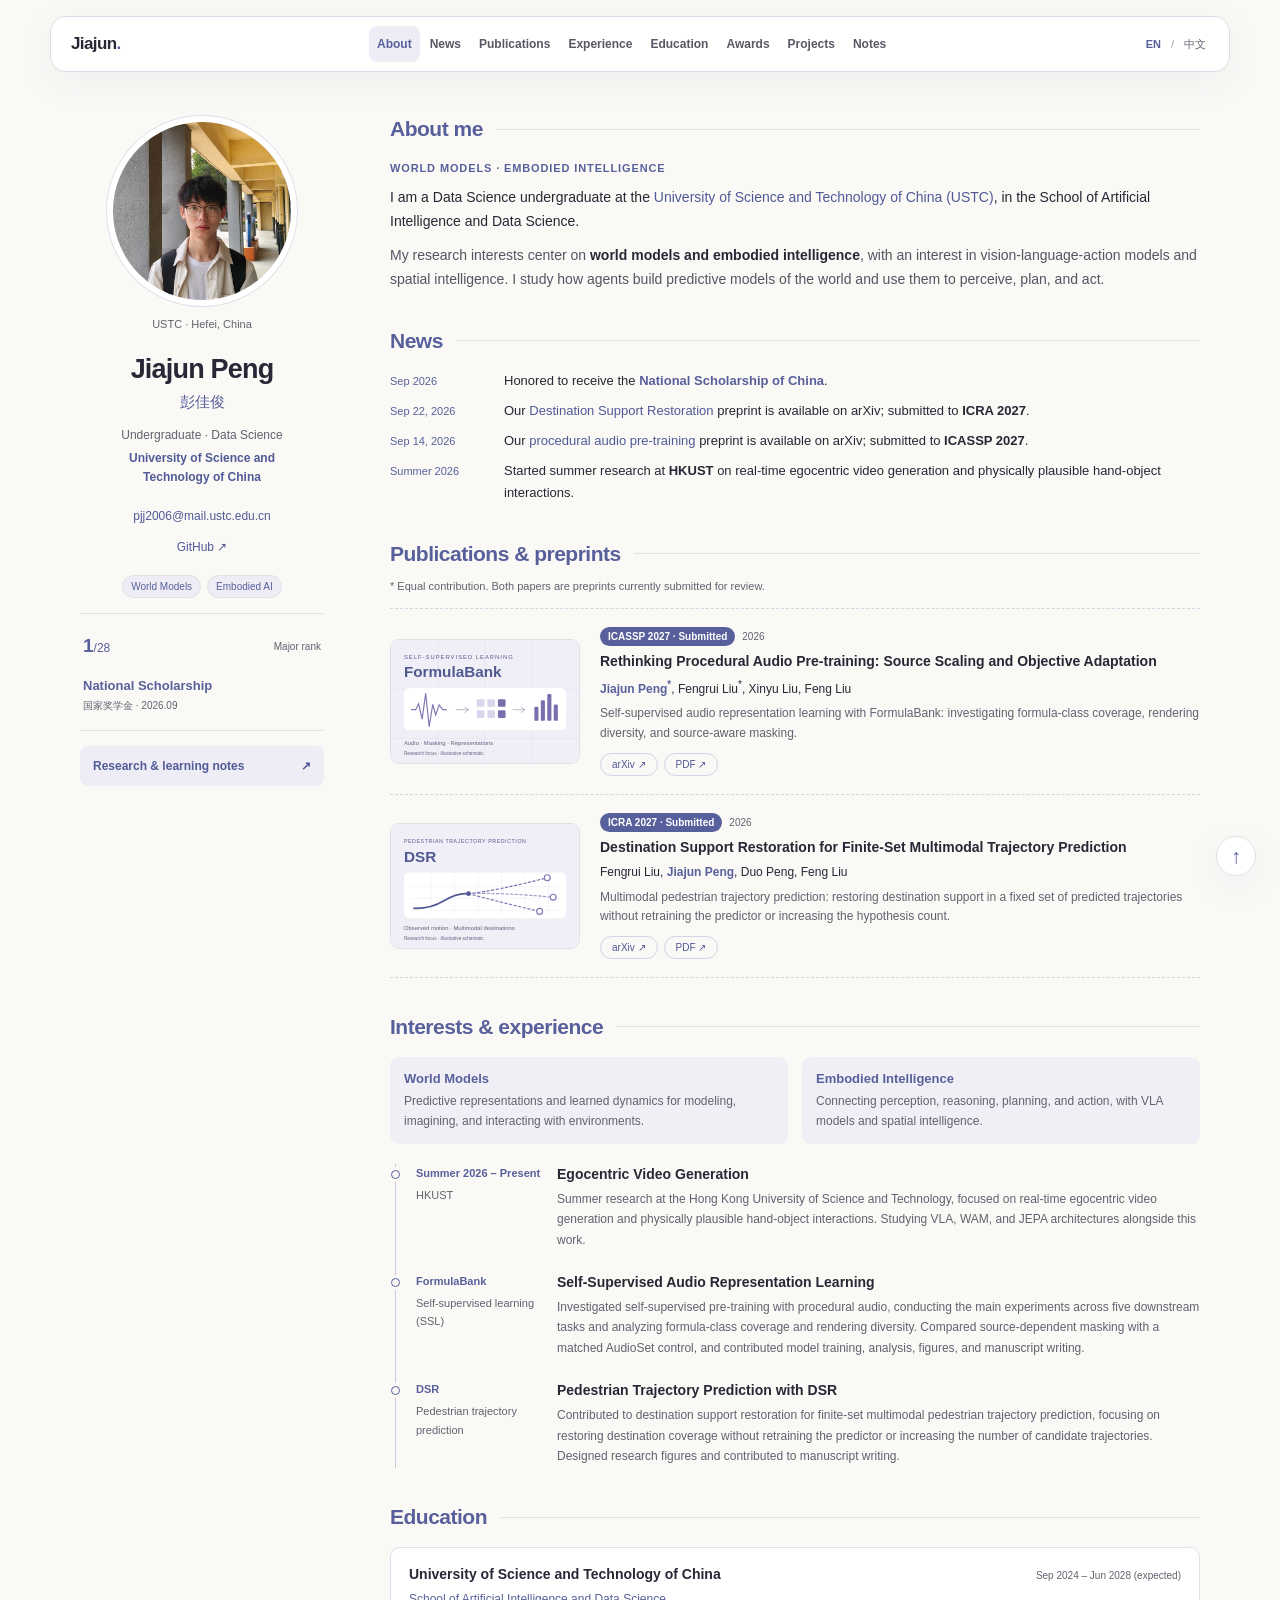
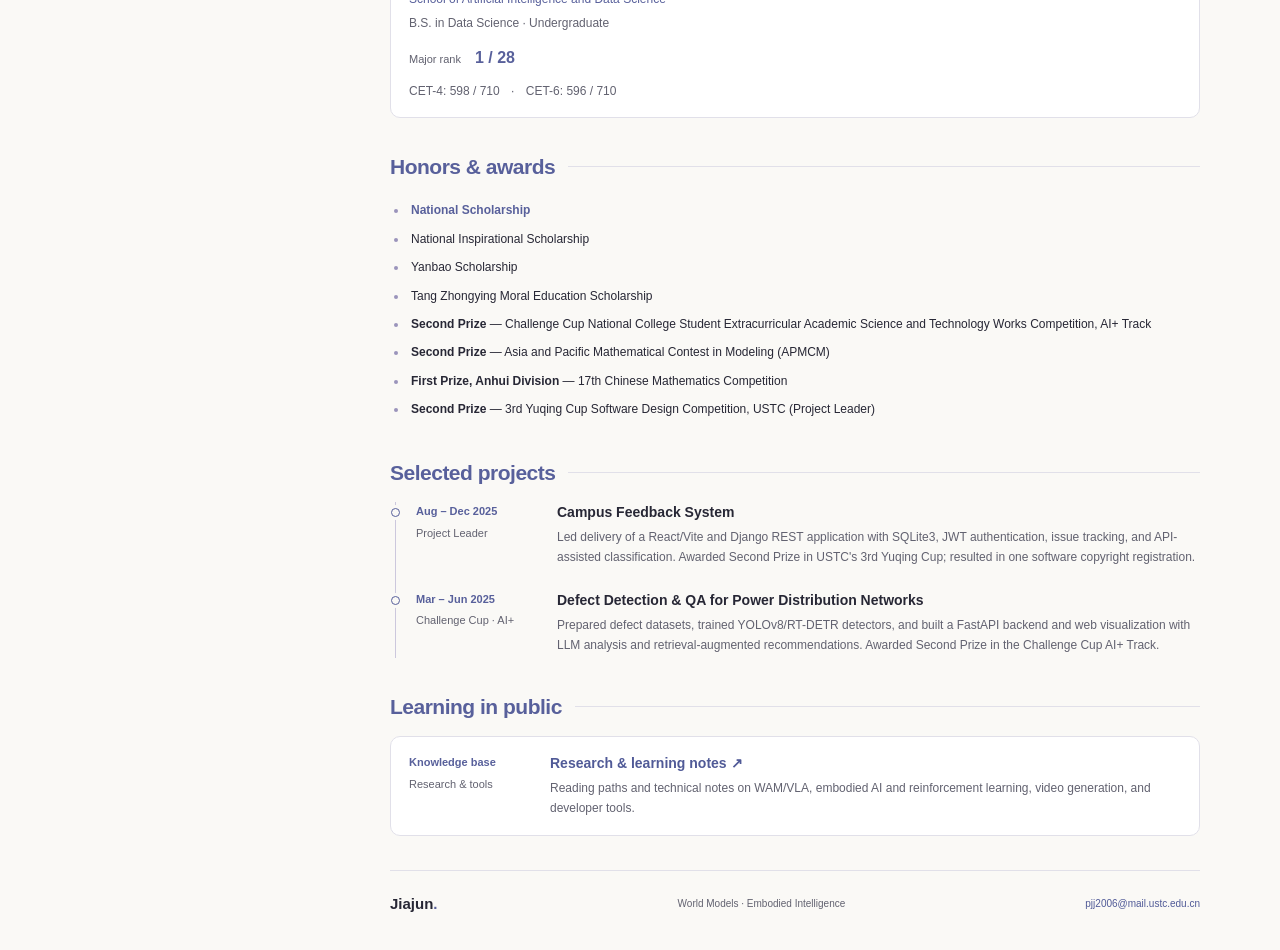
==== commit 8291b52f: "Restyle bilingual academic site with Anleeno-inspired sidebar layout" ====
--- a/index.html
+++ b/index.html
@@ -1,71 +1,63 @@
-<!doctype html>
+<!DOCTYPE html>
+
 <html lang="en">
 <head>
-  <meta charset="utf-8">
-  <meta name="viewport" content="width=device-width, initial-scale=1">
-  <meta name="description" content="Jiajun Peng, Data Science undergraduate at USTC. World models, embodied intelligence, publications, education and notes.">
-  <title>Jiajun Peng (彭佳俊) | USTC</title>
-  <link rel="icon" type="image/x-icon" href="assets/favicon.ico">
-  <link rel="icon" type="image/png" sizes="32x32" href="assets/favicon.png">
-  <link rel="stylesheet" href="homepage.css">
-  <link rel="alternate" hreflang="en" href="https://kevinjustin-love.github.io/">
-  <link rel="alternate" hreflang="zh-CN" href="https://kevinjustin-love.github.io/index-zh.html">
+<meta charset="utf-8"/>
+<meta content="width=device-width, initial-scale=1" name="viewport"/>
+<meta content="Jiajun Peng, Data Science undergraduate at USTC. World models, embodied intelligence, publications, education and notes." name="description"/>
+<title>Jiajun Peng (彭佳俊) | USTC</title>
+<link href="assets/favicon.ico" rel="icon" type="image/x-icon"/>
+<link href="assets/favicon.png" rel="icon" sizes="32x32" type="image/png"/>
+<link href="homepage.css" rel="stylesheet"/>
+<link href="https://kevinjustin-love.github.io/" hreflang="en" rel="alternate"/>
+<link href="https://kevinjustin-love.github.io/index-zh.html" hreflang="zh-CN" rel="alternate"/>
 </head>
 <body id="top">
 <a class="skip-link" href="#about">Skip to content</a>
-<main>
-  <header class="site-header">
-    <a class="wordmark" href="#top" aria-label="Jiajun Peng home">Jiajun<span>.</span></a>
-    <nav aria-label="Primary navigation"><a href="#news">News</a><a href="#publications">Papers</a><a href="#education">Education</a><a href="#awards">Awards</a><a href="notes.html">Notes</a></nav>
-    <div class="language-switch" aria-label="Language"><a href="index.html" lang="en" aria-current="page">EN</a><span aria-hidden="true">/</span><a href="index-zh.html" lang="zh-CN" hreflang="zh-CN">中文</a></div>
-  </header>
-  <section class="hero" id="about" aria-labelledby="name">
-    <div class="hero-copy"><p class="eyebrow">World Models · Embodied Intelligence</p><h1 id="name">Jiajun Peng</h1><p class="native-name" lang="zh-CN">彭佳俊</p>
-      <p class="hero-bio">I am a Data Science undergraduate at the <a href="https://www.ustc.edu.cn/">University of Science and Technology of China (USTC)</a>, in the School of Artificial Intelligence and Data Science.</p>
-      <p class="hero-intro">My research interests center on <strong>world models and embodied intelligence</strong>, with an interest in vision-language-action models and spatial intelligence. I study how agents build predictive models of the world and use them to perceive, plan, and act.</p>
-      <div class="contact-links"><a href="mailto:pjj2006@mail.ustc.edu.cn">pjj2006@mail.ustc.edu.cn</a><span aria-hidden="true">·</span><a href="https://github.com/KevinJustin-love">GitHub ↗</a></div>
-    </div>
-    <figure class="portrait-card"><div class="portrait-crop"><img src="assets/profile-body.jpg" alt="Portrait of Jiajun Peng" width="2248" height="2997"></div><figcaption><span>USTC · Hefei, China</span><span class="status"><i aria-hidden="true"></i> Research</span></figcaption></figure>
-  </section>
-  <div class="highlights" aria-label="Academic highlights"><div><span class="highlight-value">1<span>/28</span></span><span class="highlight-label">Major rank</span></div><div><span class="highlight-value award-value">National Scholarship</span><span class="highlight-label" lang="zh-CN">国家奖学金 · 2026.09</span></div></div>
+<header class="site-header">
+<a aria-label="Jiajun Peng home" class="wordmark" href="#top">Jiajun<span>.</span></a>
+<nav aria-label="Primary navigation"><a href="#about">About</a><a href="#news">News</a><a href="#publications">Publications</a><a href="#research">Experience</a><a href="#education">Education</a><a href="#awards">Awards</a><a href="#projects">Projects</a><a href="notes.html">Notes</a></nav>
+<div aria-label="Language" class="language-switch"><a aria-current="page" href="index.html" lang="en">EN</a><span aria-hidden="true">/</span><a href="index-zh.html" hreflang="zh-CN" lang="zh-CN">中文</a></div>
+</header><main class="academic-layout"><aside aria-label="Profile" class="profile-sidebar"><figure class="portrait-card"><div class="portrait-crop"><img alt="Portrait of Jiajun Peng" height="2997" src="assets/profile-body.jpg" width="2248"/></div><figcaption><span>USTC · Hefei, China</span><span class="status"><i aria-hidden="true"></i> Research</span></figcaption></figure><h1 id="name">Jiajun Peng</h1><p class="native-name" lang="zh-CN">彭佳俊</p><p class="profile-role">Undergraduate · Data Science</p><p class="profile-school"><a href="https://www.ustc.edu.cn/">University of Science and<br/>Technology of China</a></p><div class="contact-links"><a href="mailto:pjj2006@mail.ustc.edu.cn">pjj2006@mail.ustc.edu.cn</a><span aria-hidden="true">·</span><a href="https://github.com/KevinJustin-love">GitHub ↗</a></div><div class="profile-topics"><span>World Models</span><span>Embodied AI</span></div><div aria-label="Academic highlights" class="highlights"><div><span class="highlight-value">1<span>/28</span></span><span class="highlight-label">Major rank</span></div><div><span class="highlight-value award-value">National Scholarship</span><span class="highlight-label" lang="zh-CN">国家奖学金 · 2026.09</span></div></div><a class="profile-notes" href="notes.html">Research &amp; learning notes <span aria-hidden="true">↗</span></a></aside><div class="page-content"><section aria-labelledby="about-title" id="about"><div class="section-heading"><h2 id="about-title">About me</h2></div><p class="eyebrow">World Models · Embodied Intelligence</p><p class="hero-bio">I am a Data Science undergraduate at the <a href="https://www.ustc.edu.cn/">University of Science and Technology of China (USTC)</a>, in the School of Artificial Intelligence and Data Science.</p><p class="hero-intro">My research interests center on <strong>world models and embodied intelligence</strong>, with an interest in vision-language-action models and spatial intelligence. I study how agents build predictive models of the world and use them to perceive, plan, and act.</p></section>
 
-  <section id="news" aria-labelledby="news-title"><div class="section-heading"><h2 id="news-title">News</h2></div>
-    <ul class="news-list">
-      <li class="news-honor"><time class="news-date" datetime="2026-09">Sep 2026</time><p>Honored to receive the <strong>National Scholarship of China</strong>.</p></li>
-      <li><time class="news-date" datetime="2026-09-22">Sep 22, 2026</time><p>Our <a href="https://arxiv.org/abs/2609.25942">Destination Support Restoration</a> preprint is available on arXiv; submitted to <strong>ICRA 2027</strong>.</p></li>
-      <li><time class="news-date" datetime="2026-09-14">Sep 14, 2026</time><p>Our <a href="https://arxiv.org/abs/2609.15067">procedural audio pre-training</a> preprint is available on arXiv; submitted to <strong>ICASSP 2027</strong>.</p></li>
-      <li><span class="news-date">Summer 2026</span><p>Started summer research at <strong>HKUST</strong> on real-time egocentric video generation and physically plausible hand-object interactions.</p></li>
-    </ul>
-  </section>
-  <section id="publications" aria-labelledby="papers-title"><div class="section-heading"><h2 id="papers-title">Publications &amp; preprints</h2></div><p class="section-note">* Equal contribution. Both papers are preprints currently submitted for review.</p>
-    <div class="paper-list">
-      <article class="paper-card"><div class="paper-meta"><span class="tag">ICASSP 2027 · Submitted</span><span>2026</span></div><div class="paper-body"><h3><a href="https://arxiv.org/abs/2609.15067">Rethinking Procedural Audio Pre-training: Source Scaling and Objective Adaptation</a></h3><p class="authors"><strong>Jiajun Peng<sup>*</sup></strong>, Fengrui Liu<sup>*</sup>, Xinyu Liu, Feng Liu</p><p class="paper-summary">Self-supervised audio representation learning with FormulaBank: investigating formula-class coverage, rendering diversity, and source-aware masking.</p><div class="paper-links"><a href="https://arxiv.org/abs/2609.15067">arXiv ↗</a><a href="https://arxiv.org/pdf/2609.15067">PDF ↗</a></div></div></article>
-      <article class="paper-card"><div class="paper-meta"><span class="tag">ICRA 2027 · Submitted</span><span>2026</span></div><div class="paper-body"><h3><a href="https://arxiv.org/abs/2609.25942">Destination Support Restoration for Finite-Set Multimodal Trajectory Prediction</a></h3><p class="authors">Fengrui Liu, <strong>Jiajun Peng</strong>, Duo Peng, Feng Liu</p><p class="paper-summary">Multimodal pedestrian trajectory prediction: restoring destination support in a fixed set of predicted trajectories without retraining the predictor or increasing the hypothesis count.</p><div class="paper-links"><a href="https://arxiv.org/abs/2609.25942">arXiv ↗</a><a href="https://arxiv.org/pdf/2609.25942">PDF ↗</a></div></div></article>
-    </div>
-  </section>
-  <section id="research" aria-labelledby="research-title"><div class="section-heading"><h2 id="research-title">Interests &amp; experience</h2></div>
-    <div class="interest-grid"><article class="interest-card"><span class="interest-index">01</span><h3>World Models</h3><p>Predictive representations and learned dynamics for modeling, imagining, and interacting with environments.</p></article><article class="interest-card"><span class="interest-index">02</span><h3>Embodied Intelligence</h3><p>Connecting perception, reasoning, planning, and action, with VLA models and spatial intelligence.</p></article></div>
-    <div class="experience-list">
-      <article class="detail-row"><div class="work-meta"><span>Summer 2026 – Present</span><span>HKUST</span></div><div><h3>Egocentric Video Generation</h3><p>Summer research at the Hong Kong University of Science and Technology, focused on real-time egocentric video generation and physically plausible hand-object interactions. Studying VLA, WAM, and JEPA architectures alongside this work.</p></div></article>
-      <article class="detail-row"><div class="work-meta"><span>FormulaBank</span><span>Self-supervised learning (SSL)</span></div><div><h3>Self-Supervised Audio Representation Learning</h3><p>Investigated self-supervised pre-training with procedural audio, conducting the main experiments across five downstream tasks and analyzing formula-class coverage and rendering diversity. Compared source-dependent masking with a matched AudioSet control, and contributed model training, analysis, figures, and manuscript writing.</p></div></article>
-      <article class="detail-row"><div class="work-meta"><span>DSR</span><span>Pedestrian trajectory prediction</span></div><div><h3>Pedestrian Trajectory Prediction with DSR</h3><p>Contributed to destination support restoration for finite-set multimodal pedestrian trajectory prediction, focusing on restoring destination coverage without retraining the predictor or increasing the number of candidate trajectories. Designed research figures and contributed to manuscript writing.</p></div></article>
-    </div>
-  </section>
-  <div class="credentials-grid">
-  <section id="education" aria-labelledby="education-title"><div class="section-heading"><h2 id="education-title">Education</h2></div>
-    <article class="education-card"><div class="entry-heading"><h3>University of Science and Technology of China</h3><p>Sep 2024 – Jun 2028 (expected)</p></div><p class="education-school">School of Artificial Intelligence and Data Science</p><p>B.S. in Data Science · Undergraduate</p><dl class="education-metrics"><div><dt>Major rank</dt><dd>1 / 28</dd></div></dl><p class="language-scores">CET-4: 598 / 710 <span aria-hidden="true">·</span> CET-6: 596 / 710</p></article>
-  </section>
-  <section id="awards" aria-labelledby="awards-title"><div class="section-heading"><h2 id="awards-title">Honors &amp; awards</h2></div>
-    <ul class="award-list"><li><strong>National Scholarship</strong></li><li>National Inspirational Scholarship</li><li>Yanbao Scholarship</li><li>Tang Zhongying Moral Education Scholarship</li><li><strong>Second Prize</strong> — Challenge Cup National College Student Extracurricular Academic Science and Technology Works Competition, AI+ Track</li><li><strong>Second Prize</strong> — Asia and Pacific Mathematical Contest in Modeling (APMCM)</li><li><strong>First Prize, Anhui Division</strong> — 17th Chinese Mathematics Competition</li><li><strong>Second Prize</strong> — 3rd Yuqing Cup Software Design Competition, USTC (Project Leader)</li></ul>
-  </section>
-  </div>
-  <section id="projects" aria-labelledby="projects-title"><div class="section-heading"><h2 id="projects-title">Selected projects</h2></div>
-    <article class="detail-row"><div class="work-meta"><span>Aug – Dec 2025</span><span>Project Leader</span></div><div><h3>Campus Feedback System</h3><p>Led delivery of a React/Vite and Django REST application with SQLite3, JWT authentication, issue tracking, and API-assisted classification. Awarded Second Prize in USTC's 3rd Yuqing Cup; resulted in one software copyright registration.</p></div></article>
-    <article class="detail-row"><div class="work-meta"><span>Mar – Jun 2025</span><span>Challenge Cup · AI+</span></div><div><h3>Defect Detection &amp; QA for Power Distribution Networks</h3><p>Prepared defect datasets, trained YOLOv8/RT-DETR detectors, and built a FastAPI backend and web visualization with LLM analysis and retrieval-augmented recommendations. Awarded Second Prize in the Challenge Cup AI+ Track.</p></div></article>
-  </section>
-  <section id="notes" aria-labelledby="notes-title"><div class="section-heading"><h2 id="notes-title">Learning in public</h2></div><a class="detail-row notes-link" href="notes.html"><div class="work-meta"><span>Knowledge base</span><span>Research &amp; tools</span></div><div><h3>Research &amp; learning notes ↗</h3><p>Reading paths and technical notes on WAM/VLA, embodied AI and reinforcement learning, video generation, and developer tools.</p></div></a></section>
-  <footer><a class="footer-wordmark" href="#top">Jiajun<span>.</span></a><p>World Models · Embodied Intelligence</p><a href="mailto:pjj2006@mail.ustc.edu.cn">pjj2006@mail.ustc.edu.cn</a></footer>
-</main>
-</body>
+
+
+<section aria-labelledby="news-title" id="news"><div class="section-heading"><h2 id="news-title">News</h2></div>
+<ul class="news-list">
+<li class="news-honor"><time class="news-date" datetime="2026-09">Sep 2026</time><p>Honored to receive the <strong>National Scholarship of China</strong>.</p></li>
+<li><time class="news-date" datetime="2026-09-22">Sep 22, 2026</time><p>Our <a href="https://arxiv.org/abs/2609.25942">Destination Support Restoration</a> preprint is available on arXiv; submitted to <strong>ICRA 2027</strong>.</p></li>
+<li><time class="news-date" datetime="2026-09-14">Sep 14, 2026</time><p>Our <a href="https://arxiv.org/abs/2609.15067">procedural audio pre-training</a> preprint is available on arXiv; submitted to <strong>ICASSP 2027</strong>.</p></li>
+<li><span class="news-date">Summer 2026</span><p>Started summer research at <strong>HKUST</strong> on real-time egocentric video generation and physically plausible hand-object interactions.</p></li>
+</ul>
+</section>
+<section aria-labelledby="papers-title" id="publications"><div class="section-heading"><h2 id="papers-title">Publications &amp; preprints</h2></div><p class="section-note">* Equal contribution. Both papers are preprints currently submitted for review.</p>
+<div class="paper-list">
+<article class="paper-card"><a aria-label="Rethinking Procedural Audio Pre-training: Source Scaling and Objective Adaptation" class="paper-visual" href="https://arxiv.org/abs/2609.15067"><img alt="Research focus: self-supervised audio learning (illustrative schematic)" height="210" loading="lazy" src="assets/research-ssl.svg" width="320"/></a><div class="paper-body"><div class="paper-meta"><span class="tag">ICASSP 2027 · Submitted</span><span>2026</span></div><h3><a href="https://arxiv.org/abs/2609.15067">Rethinking Procedural Audio Pre-training: Source Scaling and Objective Adaptation</a></h3><p class="authors"><strong>Jiajun Peng<sup>*</sup></strong>, Fengrui Liu<sup>*</sup>, Xinyu Liu, Feng Liu</p><p class="paper-summary">Self-supervised audio representation learning with FormulaBank: investigating formula-class coverage, rendering diversity, and source-aware masking.</p><div class="paper-links"><a href="https://arxiv.org/abs/2609.15067">arXiv ↗</a><a href="https://arxiv.org/pdf/2609.15067">PDF ↗</a></div></div></article>
+<article class="paper-card"><a aria-label="Destination Support Restoration for Finite-Set Multimodal Trajectory Prediction" class="paper-visual" href="https://arxiv.org/abs/2609.25942"><img alt="Research focus: pedestrian trajectory prediction (illustrative schematic)" height="210" loading="lazy" src="assets/research-trajectory.svg" width="320"/></a><div class="paper-body"><div class="paper-meta"><span class="tag">ICRA 2027 · Submitted</span><span>2026</span></div><h3><a href="https://arxiv.org/abs/2609.25942">Destination Support Restoration for Finite-Set Multimodal Trajectory Prediction</a></h3><p class="authors">Fengrui Liu, <strong>Jiajun Peng</strong>, Duo Peng, Feng Liu</p><p class="paper-summary">Multimodal pedestrian trajectory prediction: restoring destination support in a fixed set of predicted trajectories without retraining the predictor or increasing the hypothesis count.</p><div class="paper-links"><a href="https://arxiv.org/abs/2609.25942">arXiv ↗</a><a href="https://arxiv.org/pdf/2609.25942">PDF ↗</a></div></div></article>
+</div>
+</section>
+<section aria-labelledby="research-title" id="research"><div class="section-heading"><h2 id="research-title">Interests &amp; experience</h2></div>
+<div class="interest-grid"><article class="interest-card"><span class="interest-index">01</span><h3>World Models</h3><p>Predictive representations and learned dynamics for modeling, imagining, and interacting with environments.</p></article><article class="interest-card"><span class="interest-index">02</span><h3>Embodied Intelligence</h3><p>Connecting perception, reasoning, planning, and action, with VLA models and spatial intelligence.</p></article></div>
+<div class="experience-list">
+<article class="detail-row"><div class="work-meta"><span>Summer 2026 – Present</span><span>HKUST</span></div><div><h3>Egocentric Video Generation</h3><p>Summer research at the Hong Kong University of Science and Technology, focused on real-time egocentric video generation and physically plausible hand-object interactions. Studying VLA, WAM, and JEPA architectures alongside this work.</p></div></article>
+<article class="detail-row"><div class="work-meta"><span>FormulaBank</span><span>Self-supervised learning (SSL)</span></div><div><h3>Self-Supervised Audio Representation Learning</h3><p>Investigated self-supervised pre-training with procedural audio, conducting the main experiments across five downstream tasks and analyzing formula-class coverage and rendering diversity. Compared source-dependent masking with a matched AudioSet control, and contributed model training, analysis, figures, and manuscript writing.</p></div></article>
+<article class="detail-row"><div class="work-meta"><span>DSR</span><span>Pedestrian trajectory prediction</span></div><div><h3>Pedestrian Trajectory Prediction with DSR</h3><p>Contributed to destination support restoration for finite-set multimodal pedestrian trajectory prediction, focusing on restoring destination coverage without retraining the predictor or increasing the number of candidate trajectories. Designed research figures and contributed to manuscript writing.</p></div></article>
+</div>
+</section>
+<div class="credentials-grid">
+<section aria-labelledby="education-title" id="education"><div class="section-heading"><h2 id="education-title">Education</h2></div>
+<article class="education-card"><div class="entry-heading"><h3>University of Science and Technology of China</h3><p>Sep 2024 – Jun 2028 (expected)</p></div><p class="education-school">School of Artificial Intelligence and Data Science</p><p>B.S. in Data Science · Undergraduate</p><dl class="education-metrics"><div><dt>Major rank</dt><dd>1 / 28</dd></div></dl><p class="language-scores">CET-4: 598 / 710 <span aria-hidden="true">·</span> CET-6: 596 / 710</p></article>
+</section>
+<section aria-labelledby="awards-title" id="awards"><div class="section-heading"><h2 id="awards-title">Honors &amp; awards</h2></div>
+<ul class="award-list"><li><strong>National Scholarship</strong></li><li>National Inspirational Scholarship</li><li>Yanbao Scholarship</li><li>Tang Zhongying Moral Education Scholarship</li><li><strong>Second Prize</strong> — Challenge Cup National College Student Extracurricular Academic Science and Technology Works Competition, AI+ Track</li><li><strong>Second Prize</strong> — Asia and Pacific Mathematical Contest in Modeling (APMCM)</li><li><strong>First Prize, Anhui Division</strong> — 17th Chinese Mathematics Competition</li><li><strong>Second Prize</strong> — 3rd Yuqing Cup Software Design Competition, USTC (Project Leader)</li></ul>
+</section>
+</div>
+<section aria-labelledby="projects-title" id="projects"><div class="section-heading"><h2 id="projects-title">Selected projects</h2></div>
+<article class="detail-row"><div class="work-meta"><span>Aug – Dec 2025</span><span>Project Leader</span></div><div><h3>Campus Feedback System</h3><p>Led delivery of a React/Vite and Django REST application with SQLite3, JWT authentication, issue tracking, and API-assisted classification. Awarded Second Prize in USTC's 3rd Yuqing Cup; resulted in one software copyright registration.</p></div></article>
+<article class="detail-row"><div class="work-meta"><span>Mar – Jun 2025</span><span>Challenge Cup · AI+</span></div><div><h3>Defect Detection &amp; QA for Power Distribution Networks</h3><p>Prepared defect datasets, trained YOLOv8/RT-DETR detectors, and built a FastAPI backend and web visualization with LLM analysis and retrieval-augmented recommendations. Awarded Second Prize in the Challenge Cup AI+ Track.</p></div></article>
+</section>
+<section aria-labelledby="notes-title" id="notes"><div class="section-heading"><h2 id="notes-title">Learning in public</h2></div><a class="detail-row notes-link" href="notes.html"><div class="work-meta"><span>Knowledge base</span><span>Research &amp; tools</span></div><div><h3>Research &amp; learning notes ↗</h3><p>Reading paths and technical notes on WAM/VLA, embodied AI and reinforcement learning, video generation, and developer tools.</p></div></a></section>
+<footer><a class="footer-wordmark" href="#top">Jiajun<span>.</span></a><p>World Models · Embodied Intelligence</p><a href="mailto:pjj2006@mail.ustc.edu.cn">pjj2006@mail.ustc.edu.cn</a></footer>
+</div></main>
+<a aria-label="Back to top" class="back-to-top" href="#top">↑</a><script defer="" src="homepage.js"></script></body>
 </html>
-
--- a/homepage.css
+++ b/homepage.css
@@ -1,98 +1,2 @@
-:root { --paper:#f5f3ee; --ink:#17202b; --muted:#626d79; --blue:#1e5d87; --teal:#15736a; --line:#d8d7d1; --card:#fbfaf7; }
-* { box-sizing:border-box; }
-html { scroll-behavior:smooth; }
-body { margin:0; background:var(--paper); color:var(--ink); font:15px/1.6 Inter,ui-sans-serif,system-ui,-apple-system,"Segoe UI",sans-serif; }
-main { max-width:1080px; margin:auto; padding:20px 24px 32px; }
-a { color:var(--blue); text-underline-offset:3px; }
-a:hover { color:var(--teal); }
-a:focus-visible { outline:2px solid var(--teal); outline-offset:4px; }
-.skip-link { position:absolute; top:-80px; left:20px; padding:8px 14px; background:var(--card); z-index:2; }
-.skip-link:focus { top:10px; }
-.site-header { display:flex; align-items:center; gap:22px; padding-bottom:12px; border-bottom:1px solid var(--line); }
-.wordmark,.footer-wordmark { color:var(--ink); font:700 18px/1 Georgia,serif; text-decoration:none; letter-spacing:-.03em; }
-.wordmark span,.footer-wordmark span { color:var(--teal); }
-nav { display:flex; justify-content:flex-end; flex-wrap:wrap; gap:8px 18px; margin-left:auto; }
-nav a { color:var(--muted); font-size:13px; text-decoration:none; }
-.language-switch { display:flex; gap:7px; white-space:nowrap; font-size:12px; }
-.language-switch a { text-decoration:none; color:var(--muted); }
-.language-switch a[aria-current] { color:var(--teal); font-weight:700; }
-.language-switch span { color:var(--line); }
-.hero { display:grid; grid-template-columns:160px minmax(0,1fr); gap:28px; align-items:center; padding:24px 0 18px; }
-.hero-copy { grid-area:1 / 2; }
-.eyebrow { margin:0 0 5px; color:var(--teal); font-size:11px; font-weight:700; letter-spacing:.08em; text-transform:uppercase; }
-h1 { display:inline; margin:0; font:400 36px/1.25 Georgia,"Times New Roman","Songti SC",SimSun,serif; letter-spacing:-.025em; }
-.native-name { display:inline; margin:0 0 0 12px; color:var(--muted); font-size:14px; }
-.hero-bio { margin:9px 0 0; color:#384550; }
-.hero-bio a { text-decoration:none; font-weight:600; }
-.hero-intro { margin:7px 0 0; color:var(--muted); }
-.hero-intro strong { color:var(--blue); }
-.contact-links { display:flex; flex-wrap:wrap; gap:4px 12px; margin-top:9px; font-size:13px; overflow-wrap:anywhere; }
-.contact-links a { text-decoration:none; }
-.contact-links span { color:var(--muted); }
-.portrait-card { grid-area:1 / 1; margin:0; }
-.portrait-crop { width:100%; aspect-ratio:1; border-radius:50%; overflow:hidden; background:var(--card); }
-.portrait-card img { display:block; width:100%; height:100%; object-fit:cover; object-position:center top; transform:scale(1.6); transform-origin:73% 58%; }
-figcaption { padding:7px 2px 1px; color:var(--muted); font-size:11px; text-align:center; }
-figcaption>span { display:block; }
-.status { color:var(--teal); }
-.status i { display:inline-block; width:5px; height:5px; margin-right:4px; border-radius:50%; background:var(--teal); }
-.highlights { display:grid; grid-template-columns:repeat(2,minmax(0,1fr)); border-block:1px solid var(--line); padding:11px 0; gap:16px; }
-.highlights>div { display:flex; flex-direction:column; justify-content:center; gap:1px; }
-.highlight-value { font-size:18px; font-weight:600; line-height:1.35; }
-.highlight-value>span { color:var(--muted); font-size:12px; margin-left:2px; font-weight:400; }
-.highlight-label { color:var(--muted); font-size:11px; }
-.award-value { color:var(--teal); font-size:15px; }
-section:not(.hero) { padding-top:24px; scroll-margin-top:16px; }
-.section-heading { border-bottom:1px solid var(--line); margin-bottom:10px; padding-bottom:5px; }
-h2 { margin:0; font-size:22px; line-height:1.35; font-weight:600; letter-spacing:-.02em; }
-h3 { margin:0 0 4px; font-size:15px; line-height:1.45; font-weight:600; }
-.section-note { margin:0 0 8px; color:var(--muted); font-size:12px; }
-.news-list { margin:0; padding:0; list-style:none; }
-.news-list li { display:grid; grid-template-columns:135px minmax(0,1fr); gap:14px; padding:5px 0; }
-.news-date { color:var(--muted); font-size:12px; padding-top:2px; }
-.news-list p { margin:0; font-size:14px; }
-.news-honor strong,.news-honor .news-date { color:var(--teal); }
-.paper-card { display:grid; grid-template-columns:128px minmax(0,1fr); gap:20px; padding:13px 0; border-bottom:1px solid var(--line); }
-.paper-meta { display:flex; flex-direction:column; align-items:flex-start; gap:5px; color:var(--muted); font-size:11px; }
-.tag { color:var(--teal); background:#eaf0eb; padding:3px 6px; border-radius:3px; font-weight:600; }
-.paper-card h3 { font-size:16px; }
-.paper-card h3 a { color:var(--ink); text-decoration:none; }
-.paper-card h3 a:hover { color:var(--blue); }
-.authors { margin:3px 0; font-size:13px; }
-.authors strong { color:var(--blue); }
-.paper-summary { margin:4px 0 6px; color:var(--muted); font-size:13px; }
-.paper-links { display:flex; gap:16px; font-size:12px; font-weight:600; }
-.paper-links a { text-decoration:none; }
-.interest-grid { display:grid; grid-template-columns:repeat(2,minmax(0,1fr)); gap:18px; margin:12px 0 6px; }
-.interest-card { padding:0; }
-.interest-index { display:none; }
-.interest-card h3 { color:var(--teal); }
-.interest-card p { margin:0; color:var(--muted); font-size:13px; }
-.detail-row { display:grid; grid-template-columns:135px minmax(0,1fr); gap:14px; padding:12px 0; border-bottom:1px solid var(--line); }
-.work-meta { display:flex; flex-direction:column; gap:2px; color:var(--muted); font-size:12px; }
-.detail-row p { margin:0; color:var(--muted); font-size:13px; }
-.credentials-grid { display:grid; grid-template-columns:minmax(0,1fr) minmax(0,1fr); gap:30px; }
-.education-card { padding:0; }
-.entry-heading { display:flex; flex-direction:column; gap:0; }
-.entry-heading>p { color:var(--muted); font-size:12px; }
-.education-card p { margin:4px 0; font-size:13px; }
-.education-school { color:var(--blue); }
-.education-metrics { margin:12px 0 8px; }
-.education-metrics dt { color:var(--muted); font-size:11px; }
-.education-metrics dd { margin:2px 0 0; font-size:16px; font-weight:600; white-space:nowrap; }
-.education-card .section-note { font-size:11px; }
-.language-scores { color:var(--muted); }
-.language-scores span { margin:0 6px; }
-.award-list { margin:0; padding-left:17px; font-size:12px; line-height:1.6; }
-.award-list li { padding:3px 0 3px 2px; }
-.award-list li::marker { color:var(--teal); }
-.notes-link { text-decoration:none; }
-.notes-link:hover h3 { color:var(--teal); }
-footer { display:flex; flex-wrap:wrap; justify-content:space-between; align-items:baseline; gap:8px 16px; margin-top:24px; padding-top:12px; border-top:1px solid var(--line); color:var(--muted); font-size:12px; }
-footer p { margin:0; }
-footer a { overflow-wrap:anywhere; }
-html[lang="zh-CN"] h1 { font-size:34px; letter-spacing:0; }
-html[lang="zh-CN"] h2,html[lang="zh-CN"] h3 { letter-spacing:0; }
-@media (max-width:800px) { .site-header { flex-wrap:wrap; gap:10px 18px; } nav { order:3; width:100%; justify-content:flex-start; margin:0; } .language-switch { margin-left:auto; } .credentials-grid { grid-template-columns:1fr; gap:0; } .hero { grid-template-columns:130px minmax(0,1fr); gap:22px; } }
-@media (max-width:600px) { main { padding:16px 18px 28px; } nav { gap:8px 16px; } .hero { position:relative; display:block; padding:22px 0 16px; } .hero-copy>.eyebrow { max-width:calc(100% - 88px); font-size:10px; } h1,html[lang="zh-CN"] h1 { display:block; margin-right:88px; font-size:29px; } .native-name { display:block; margin:3px 0 12px; font-size:12px; } .portrait-card { position:absolute; right:0; top:26px; width:76px; } figcaption { display:none; } .highlights { grid-template-columns:repeat(2,minmax(0,1fr)); gap:10px 16px; padding:10px 0; } .highlight-value { font-size:17px; } .award-value { font-size:14px; } .highlight-label { font-size:11px; } h2 { font-size:21px; } .news-list li { grid-template-columns:1fr; gap:1px; padding:6px 0; } .news-date { font-size:12px; } .news-list p { font-size:14px; } .paper-card { grid-template-columns:1fr; gap:5px; } .paper-meta { flex-direction:row; align-items:center; gap:10px; } .detail-row { grid-template-columns:1fr; gap:4px; } .work-meta { flex-direction:row; flex-wrap:wrap; gap:4px 12px; } .interest-grid { grid-template-columns:1fr; gap:10px; } .authors,.paper-summary,.detail-row p,.interest-card p,.education-card p { font-size:14px; } .education-metrics { gap:8px; } .education-metrics dd { font-size:15px; } .award-list { font-size:13px; } footer .footer-wordmark { display:none; } }
-@media (prefers-reduced-motion:reduce) { html { scroll-behavior:auto; } }
+@import url('theme.css');
+@import url('academic.css');
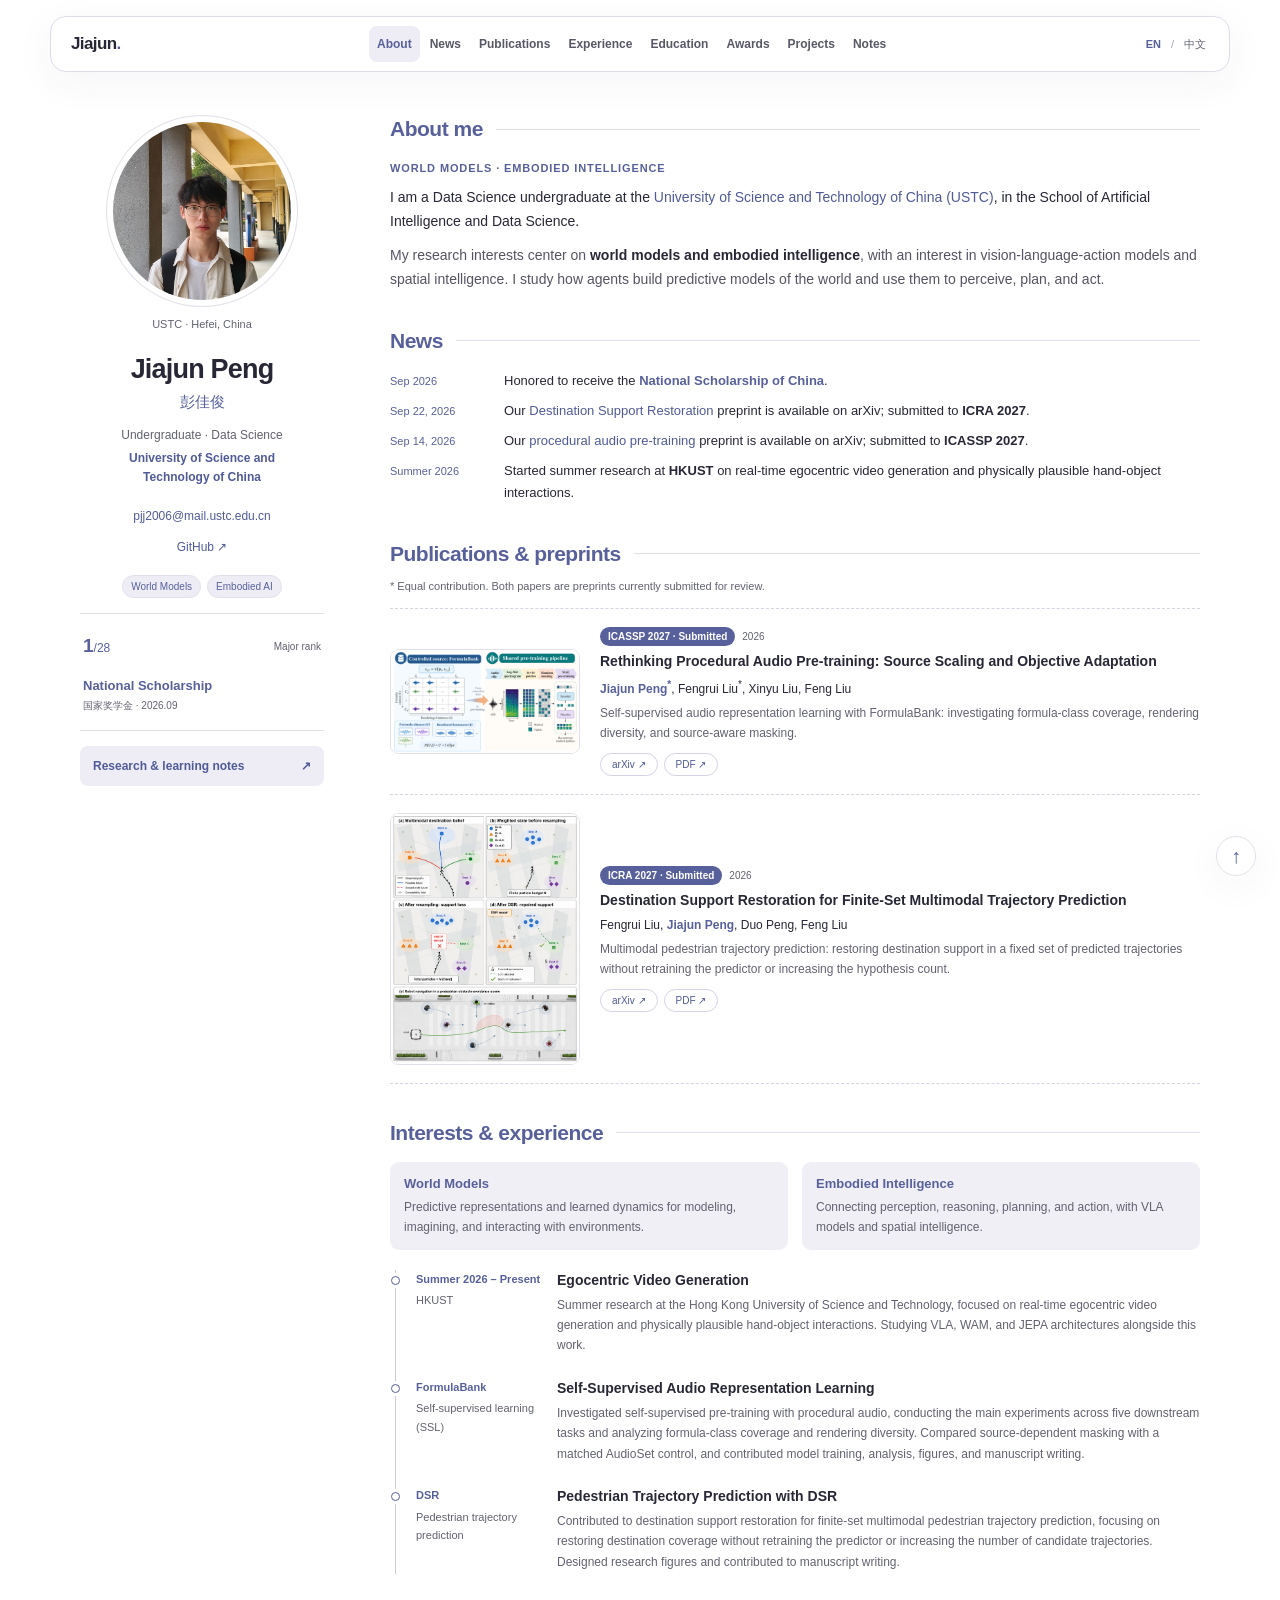
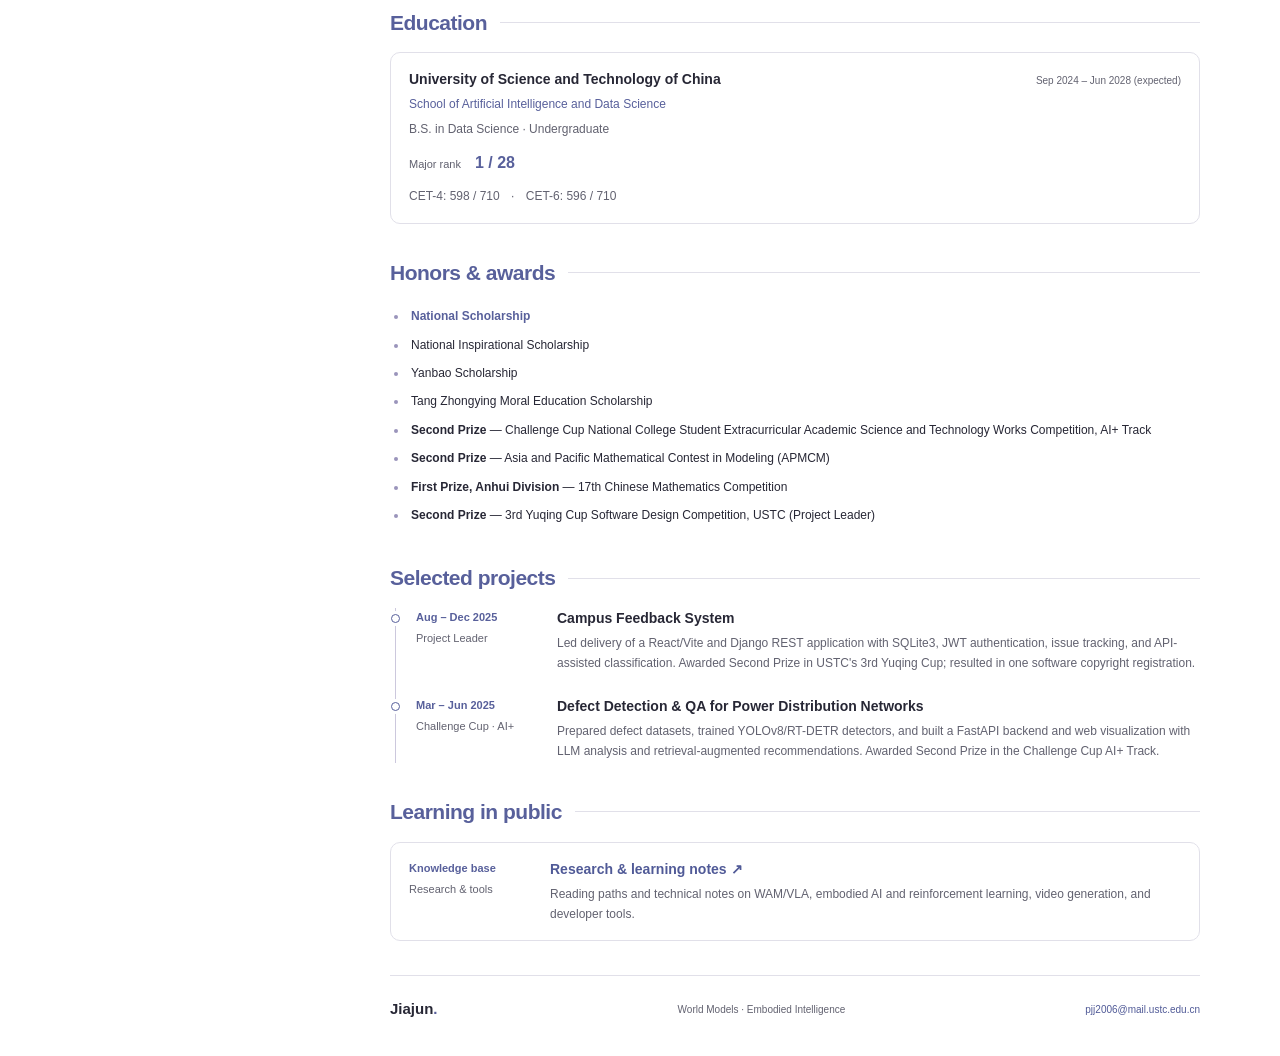
==== commit 54d57ace: "Use original arXiv Figure 1 for both publication thumbnails" ====
--- a/index.html
+++ b/index.html
@@ -19,9 +19,6 @@
 <nav aria-label="Primary navigation"><a href="#about">About</a><a href="#news">News</a><a href="#publications">Publications</a><a href="#research">Experience</a><a href="#education">Education</a><a href="#awards">Awards</a><a href="#projects">Projects</a><a href="notes.html">Notes</a></nav>
 <div aria-label="Language" class="language-switch"><a aria-current="page" href="index.html" lang="en">EN</a><span aria-hidden="true">/</span><a href="index-zh.html" hreflang="zh-CN" lang="zh-CN">中文</a></div>
 </header><main class="academic-layout"><aside aria-label="Profile" class="profile-sidebar"><figure class="portrait-card"><div class="portrait-crop"><img alt="Portrait of Jiajun Peng" height="2997" src="assets/profile-body.jpg" width="2248"/></div><figcaption><span>USTC · Hefei, China</span><span class="status"><i aria-hidden="true"></i> Research</span></figcaption></figure><h1 id="name">Jiajun Peng</h1><p class="native-name" lang="zh-CN">彭佳俊</p><p class="profile-role">Undergraduate · Data Science</p><p class="profile-school"><a href="https://www.ustc.edu.cn/">University of Science and<br/>Technology of China</a></p><div class="contact-links"><a href="mailto:pjj2006@mail.ustc.edu.cn">pjj2006@mail.ustc.edu.cn</a><span aria-hidden="true">·</span><a href="https://github.com/KevinJustin-love">GitHub ↗</a></div><div class="profile-topics"><span>World Models</span><span>Embodied AI</span></div><div aria-label="Academic highlights" class="highlights"><div><span class="highlight-value">1<span>/28</span></span><span class="highlight-label">Major rank</span></div><div><span class="highlight-value award-value">National Scholarship</span><span class="highlight-label" lang="zh-CN">国家奖学金 · 2026.09</span></div></div><a class="profile-notes" href="notes.html">Research &amp; learning notes <span aria-hidden="true">↗</span></a></aside><div class="page-content"><section aria-labelledby="about-title" id="about"><div class="section-heading"><h2 id="about-title">About me</h2></div><p class="eyebrow">World Models · Embodied Intelligence</p><p class="hero-bio">I am a Data Science undergraduate at the <a href="https://www.ustc.edu.cn/">University of Science and Technology of China (USTC)</a>, in the School of Artificial Intelligence and Data Science.</p><p class="hero-intro">My research interests center on <strong>world models and embodied intelligence</strong>, with an interest in vision-language-action models and spatial intelligence. I study how agents build predictive models of the world and use them to perceive, plan, and act.</p></section>
-
-
-
 <section aria-labelledby="news-title" id="news"><div class="section-heading"><h2 id="news-title">News</h2></div>
 <ul class="news-list">
 <li class="news-honor"><time class="news-date" datetime="2026-09">Sep 2026</time><p>Honored to receive the <strong>National Scholarship of China</strong>.</p></li>
@@ -32,8 +29,8 @@
 </section>
 <section aria-labelledby="papers-title" id="publications"><div class="section-heading"><h2 id="papers-title">Publications &amp; preprints</h2></div><p class="section-note">* Equal contribution. Both papers are preprints currently submitted for review.</p>
 <div class="paper-list">
-<article class="paper-card"><a aria-label="Rethinking Procedural Audio Pre-training: Source Scaling and Objective Adaptation" class="paper-visual" href="https://arxiv.org/abs/2609.15067"><img alt="Research focus: self-supervised audio learning (illustrative schematic)" height="210" loading="lazy" src="assets/research-ssl.svg" width="320"/></a><div class="paper-body"><div class="paper-meta"><span class="tag">ICASSP 2027 · Submitted</span><span>2026</span></div><h3><a href="https://arxiv.org/abs/2609.15067">Rethinking Procedural Audio Pre-training: Source Scaling and Objective Adaptation</a></h3><p class="authors"><strong>Jiajun Peng<sup>*</sup></strong>, Fengrui Liu<sup>*</sup>, Xinyu Liu, Feng Liu</p><p class="paper-summary">Self-supervised audio representation learning with FormulaBank: investigating formula-class coverage, rendering diversity, and source-aware masking.</p><div class="paper-links"><a href="https://arxiv.org/abs/2609.15067">arXiv ↗</a><a href="https://arxiv.org/pdf/2609.15067">PDF ↗</a></div></div></article>
-<article class="paper-card"><a aria-label="Destination Support Restoration for Finite-Set Multimodal Trajectory Prediction" class="paper-visual" href="https://arxiv.org/abs/2609.25942"><img alt="Research focus: pedestrian trajectory prediction (illustrative schematic)" height="210" loading="lazy" src="assets/research-trajectory.svg" width="320"/></a><div class="paper-body"><div class="paper-meta"><span class="tag">ICRA 2027 · Submitted</span><span>2026</span></div><h3><a href="https://arxiv.org/abs/2609.25942">Destination Support Restoration for Finite-Set Multimodal Trajectory Prediction</a></h3><p class="authors">Fengrui Liu, <strong>Jiajun Peng</strong>, Duo Peng, Feng Liu</p><p class="paper-summary">Multimodal pedestrian trajectory prediction: restoring destination support in a fixed set of predicted trajectories without retraining the predictor or increasing the hypothesis count.</p><div class="paper-links"><a href="https://arxiv.org/abs/2609.25942">arXiv ↗</a><a href="https://arxiv.org/pdf/2609.25942">PDF ↗</a></div></div></article>
+<article class="paper-card"><a aria-label="Rethinking Procedural Audio Pre-training: Source Scaling and Objective Adaptation" class="paper-visual" href="https://arxiv.org/abs/2609.15067"><img alt="Figure 1: overview of the FormulaBank study" height="536" loading="lazy" src="assets/formulabank-fig1.png" width="980"/></a><div class="paper-body"><div class="paper-meta"><span class="tag">ICASSP 2027 · Submitted</span><span>2026</span></div><h3><a href="https://arxiv.org/abs/2609.15067">Rethinking Procedural Audio Pre-training: Source Scaling and Objective Adaptation</a></h3><p class="authors"><strong>Jiajun Peng<sup>*</sup></strong>, Fengrui Liu<sup>*</sup>, Xinyu Liu, Feng Liu</p><p class="paper-summary">Self-supervised audio representation learning with FormulaBank: investigating formula-class coverage, rendering diversity, and source-aware masking.</p><div class="paper-links"><a href="https://arxiv.org/abs/2609.15067">arXiv ↗</a><a href="https://arxiv.org/pdf/2609.15067">PDF ↗</a></div></div></article>
+<article class="paper-card"><a aria-label="Destination Support Restoration for Finite-Set Multimodal Trajectory Prediction" class="paper-visual" href="https://arxiv.org/abs/2609.25942"><img alt="Figure 1: overview of Destination Support Restoration (DSR)" height="1448" loading="lazy" src="assets/dsr-fig1.png" width="1086"/></a><div class="paper-body"><div class="paper-meta"><span class="tag">ICRA 2027 · Submitted</span><span>2026</span></div><h3><a href="https://arxiv.org/abs/2609.25942">Destination Support Restoration for Finite-Set Multimodal Trajectory Prediction</a></h3><p class="authors">Fengrui Liu, <strong>Jiajun Peng</strong>, Duo Peng, Feng Liu</p><p class="paper-summary">Multimodal pedestrian trajectory prediction: restoring destination support in a fixed set of predicted trajectories without retraining the predictor or increasing the hypothesis count.</p><div class="paper-links"><a href="https://arxiv.org/abs/2609.25942">arXiv ↗</a><a href="https://arxiv.org/pdf/2609.25942">PDF ↗</a></div></div></article>
 </div>
 </section>
 <section aria-labelledby="research-title" id="research"><div class="section-heading"><h2 id="research-title">Interests &amp; experience</h2></div>
